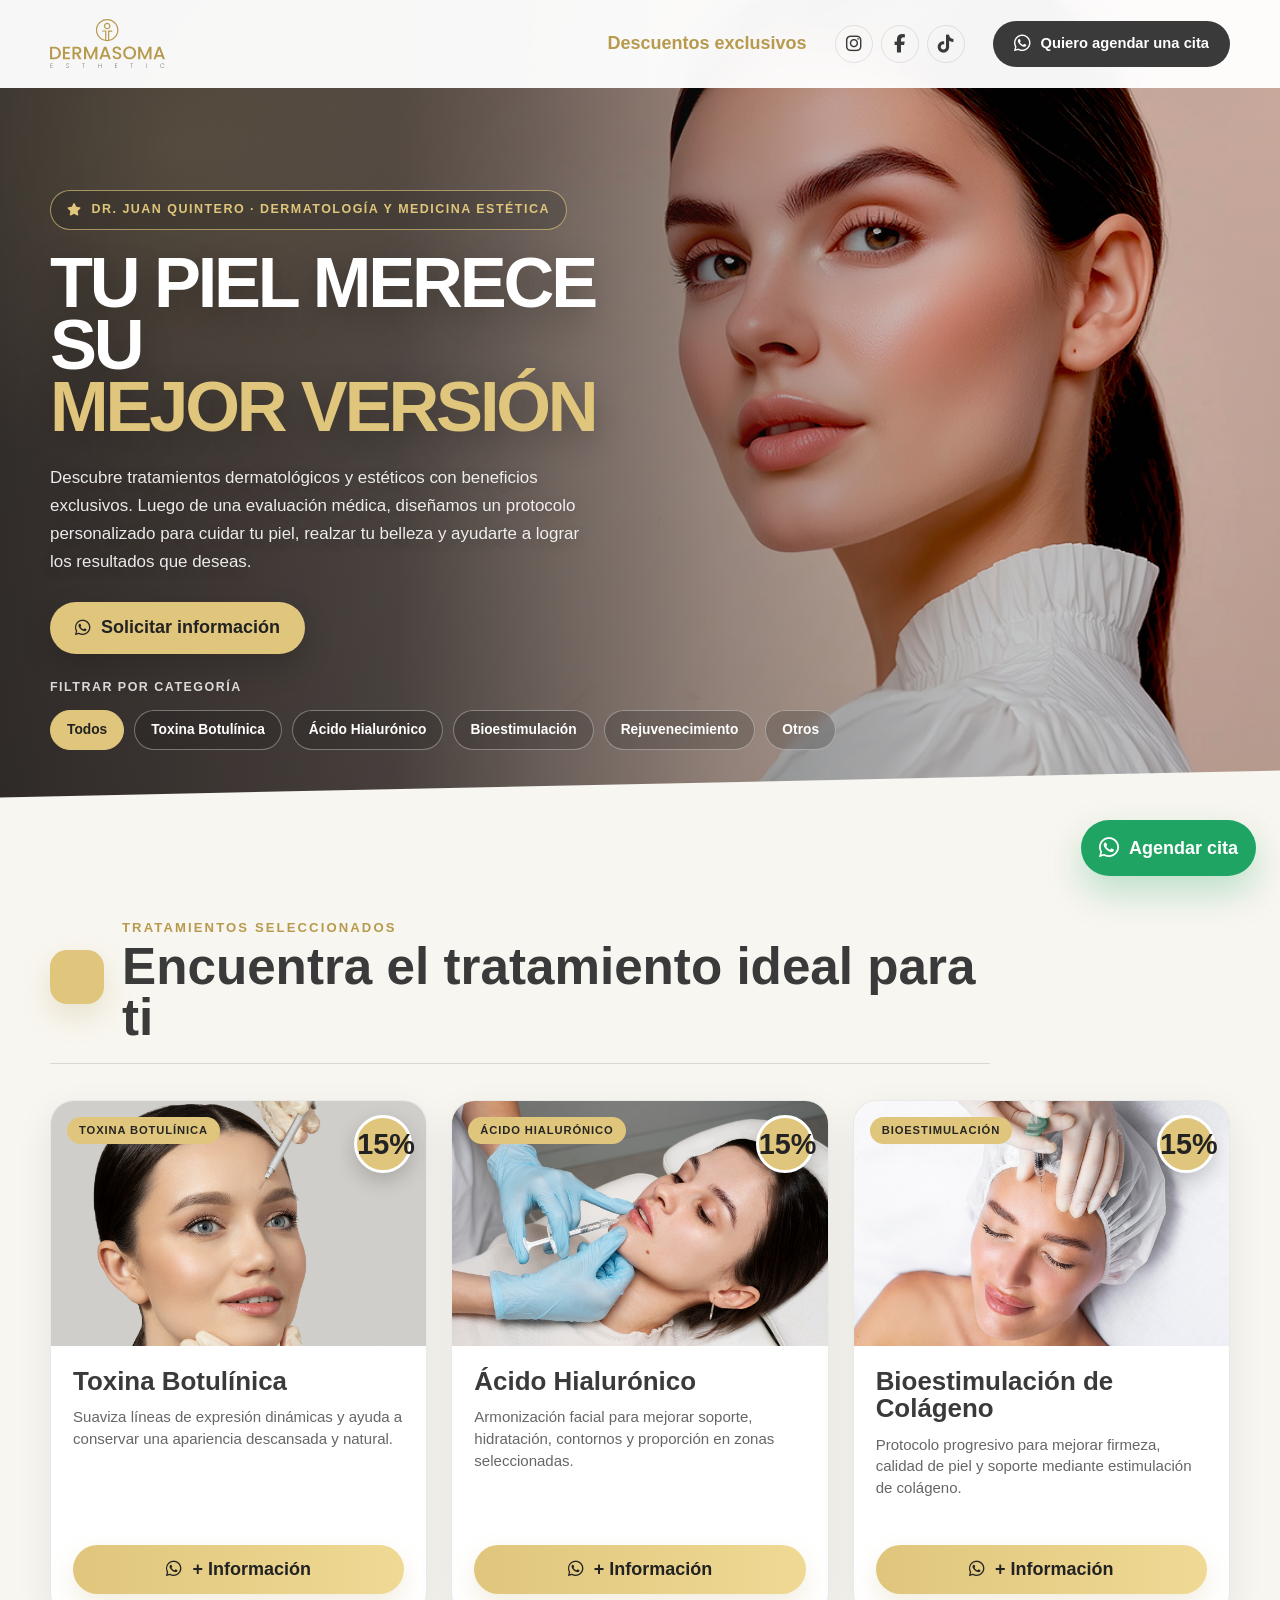
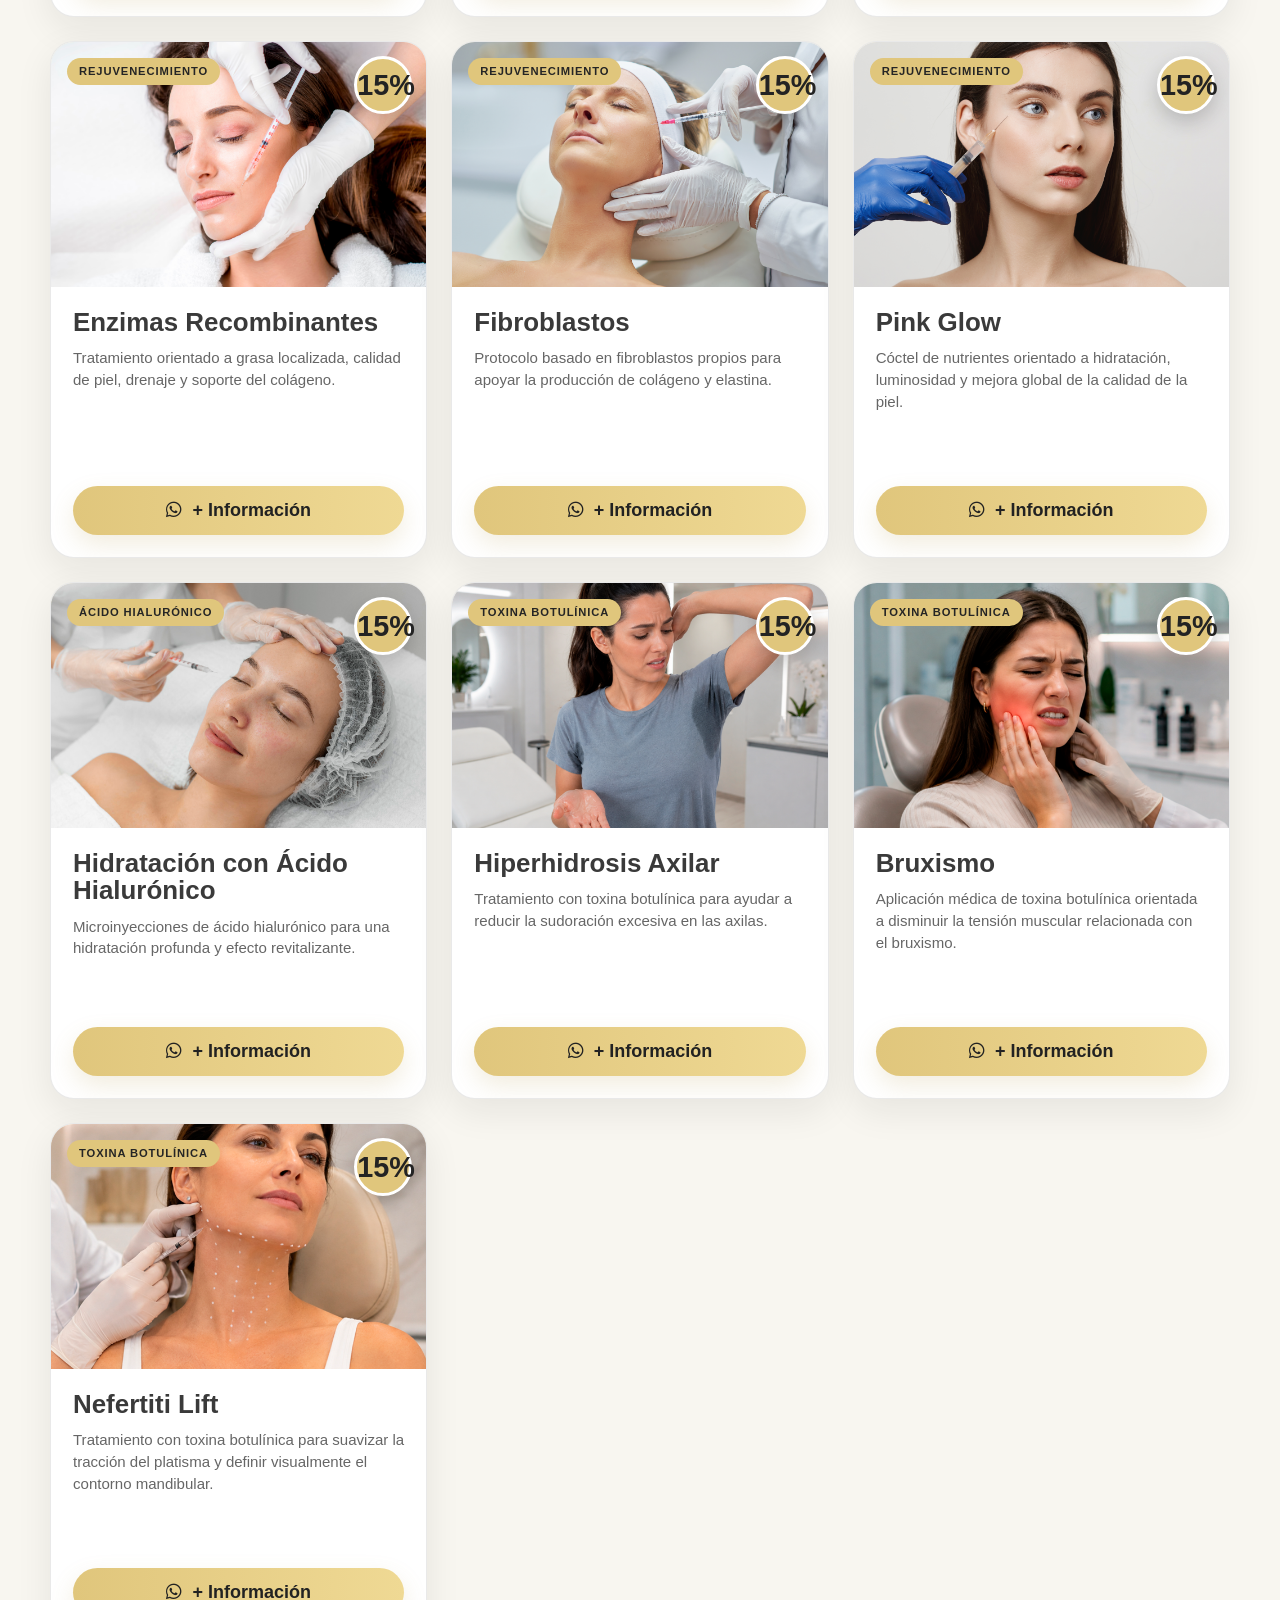
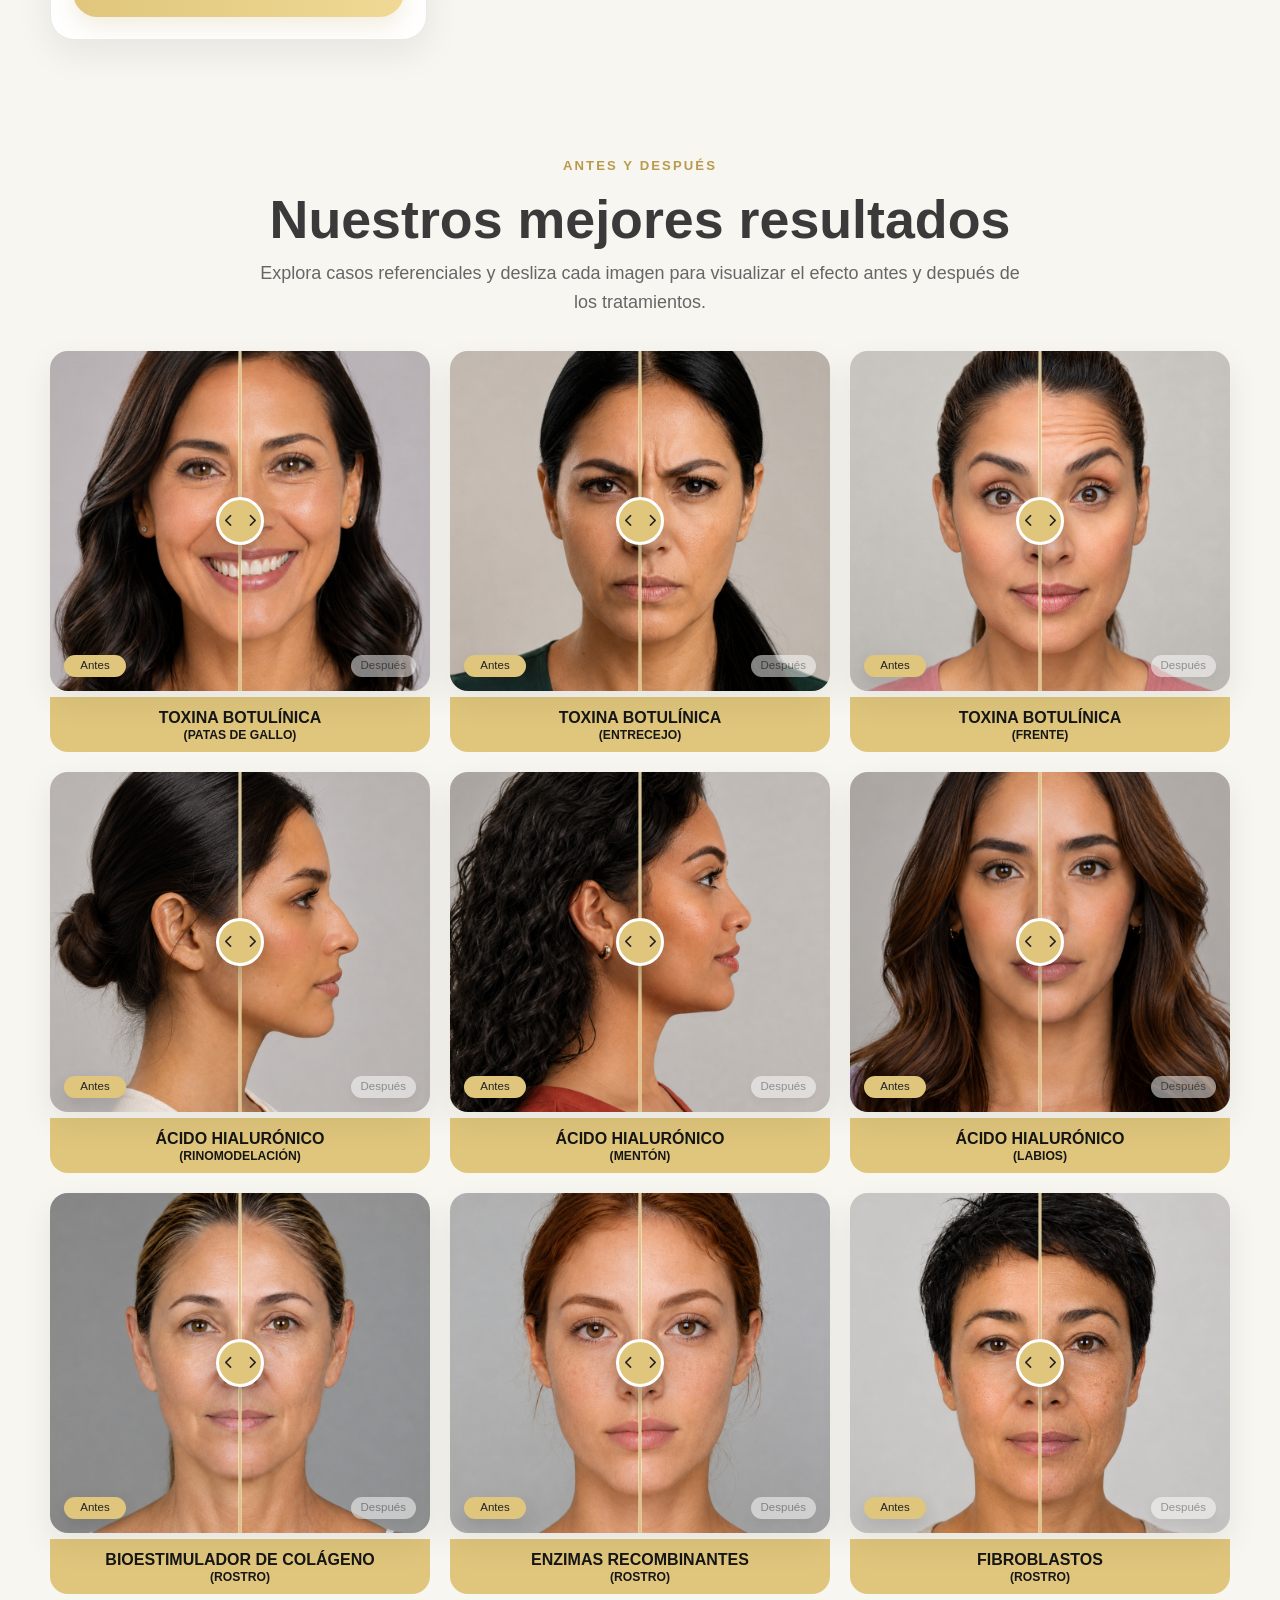
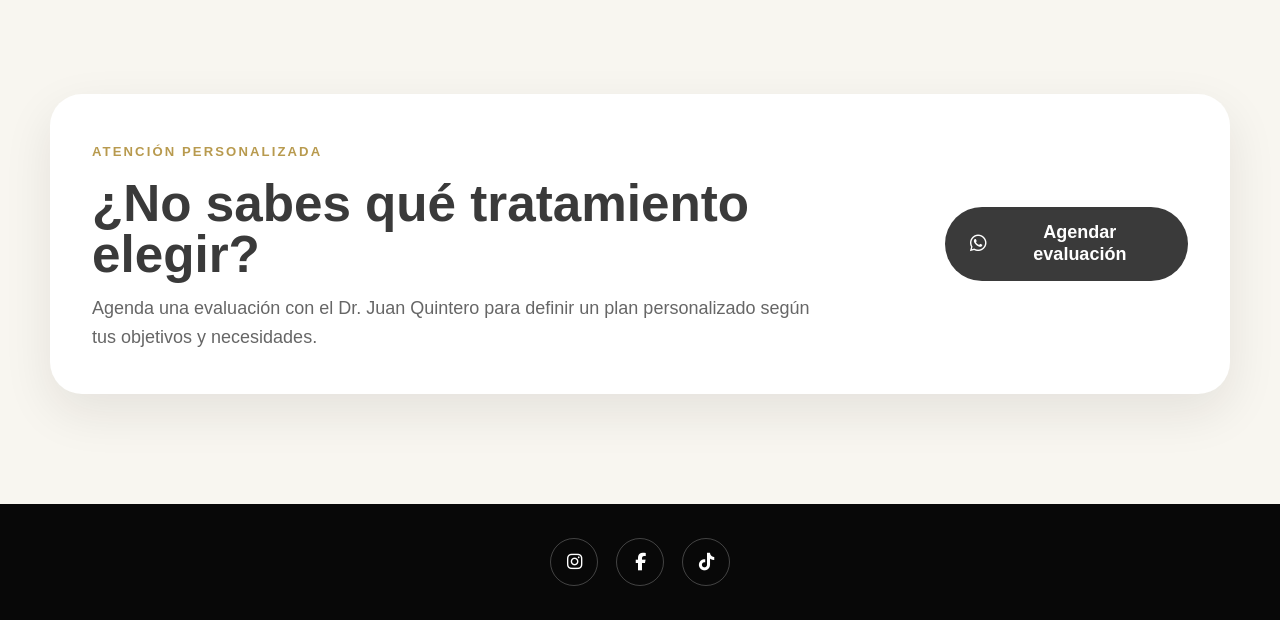
==== index.html @ 63eddded "se agrega proyecto" ====
<!DOCTYPE html>
<html lang="es">
<head>
  <meta charset="UTF-8">
  <meta name="viewport" content="width=device-width, initial-scale=1.0">
  <meta name="description" content="Tratamientos del Dr. Juan Quintero. Conoce opciones de dermatología y medicina estética y solicita información por WhatsApp.">
  <meta name="author" content="Dr. Juan Quintero">
  <meta name="theme-color" content="#3a3a3a">

  <title>Descuentos Exclusivos | Dr. Juan Quintero</title>

  <link rel="preconnect" href="https://cdnjs.cloudflare.com">
  <link rel="stylesheet" href="https://cdnjs.cloudflare.com/ajax/libs/font-awesome/6.7.2/css/all.min.css" referrerpolicy="no-referrer">

  <link rel="stylesheet" href="css/styles.css?v=20260824-precios">
  <link rel="stylesheet" href="css/precios.css?v=20260824-slider-labels">
</head>

<body class="prices-page">
  <a class="skip-link" href="#contenido-principal">Ir al contenido principal</a>

  <header class="site-header" id="inicio">
    <div class="container header-inner">
      <a class="brand" href="index.html" aria-label="Ir al inicio">
        <img src="images/logo.svg" alt="Logotipo del Dr. Juan Quintero" width="190" height="58">
      </a>

      <button
        class="menu-toggle"
        type="button"
        aria-label="Abrir menú de navegación"
        aria-expanded="false"
        aria-controls="main-navigation"
      >
        <span></span>
        <span></span>
        <span></span>
      </button>

      <nav class="main-nav" id="main-navigation" aria-label="Navegación principal">
        <a class="nav-link is-active" href="index.html">Descuentos exclusivos</a>

        <div class="header-social" aria-label="Redes sociales">
          <a href="https://www.instagram.com/dermasoma/" target="_blank" rel="noopener noreferrer" aria-label="Instagram">
            <i class="fa-brands fa-instagram" aria-hidden="true"></i>
          </a>
          <a href="https://www.facebook.com/dermasoma/" target="_blank" rel="noopener noreferrer" aria-label="Facebook">
            <i class="fa-brands fa-facebook-f" aria-hidden="true"></i>
          </a>
          <a href="https://www.tiktok.com/@dermasoma/" target="_blank" rel="noopener noreferrer" aria-label="TikTok">
            <i class="fa-brands fa-tiktok" aria-hidden="true"></i>
          </a>
        </div>

        <a class="button button-whatsapp header-cta js-price-whatsapp" href="#" target="_blank" rel="noopener noreferrer">
          <i class="fa-brands fa-whatsapp" aria-hidden="true"></i>
          <span>Quiero agendar una cita</span>
        </a>
      </nav>
    </div>
  </header>

  <main id="contenido-principal">
    <section class="prices-hero prices-hero-banner">
      <div class="prices-hero-glow prices-hero-glow-one" aria-hidden="true"></div>
      <div class="prices-hero-glow prices-hero-glow-two" aria-hidden="true"></div>

      <div class="container prices-hero-inner">
        <div class="prices-hero-copy">
          <span class="prices-kicker">
            <i class="fa-solid fa-star" aria-hidden="true"></i>
            Dr. Juan Quintero · Dermatología y Medicina Estética
          </span>

          <h1>
            TU PIEL MERECE SU
            <span>MEJOR VERSIÓN</span>
          </h1>

          <p>
            Descubre tratamientos dermatológicos y estéticos con beneficios exclusivos. Luego de una evaluación médica, diseñamos un protocolo personalizado para cuidar tu piel, realzar tu belleza y ayudarte a lograr los resultados que deseas.
          </p>

          <a class="button prices-hero-cta js-price-whatsapp" href="#" target="_blank" rel="noopener noreferrer">
            <i class="fa-brands fa-whatsapp" aria-hidden="true"></i>
            Solicitar información
          </a>
        </div>
      </div>

      </div>

      <div class="container price-filters-wrap">
        <p class="filter-label">Filtrar por categoría</p>
        <div class="price-filters" id="price-filters" aria-label="Categorías de tratamientos">
          <button class="price-filter is-active" type="button" data-category="Todos">Todos</button>
          <button class="price-filter" type="button" data-category="Toxina Botulínica">Toxina Botulínica</button>
          <button class="price-filter" type="button" data-category="Ácido Hialurónico">Ácido Hialurónico</button>
          <button class="price-filter" type="button" data-category="Bioestimulación">Bioestimulación</button>
          <button class="price-filter" type="button" data-category="Rejuvenecimiento">Rejuvenecimiento</button>
          <button class="price-filter" type="button" data-category="Otros">Otros</button>
        </div>
      </div>
    </section>

    <section class="price-catalog section" id="tratamientos" aria-labelledby="catalog-title">
      <div class="container">
        <div class="price-section-heading">
          <span class="price-section-icon">
            <i class="fa-solid fa-sparkles" aria-hidden="true"></i>
          </span>
          <div>
            <span class="eyebrow">Tratamientos seleccionados</span>
            <h2 id="catalog-title">Encuentra el tratamiento ideal para ti</h2>
          </div>
        </div>

        <div class="price-grid" id="price-grid" aria-live="polite"></div>
</div>
    </section>


    <section class="results-section section" id="mejores-resultados" aria-labelledby="results-title">
      <div class="container">
        <div class="results-heading">
          <span class="eyebrow">Antes y después</span>
          <h2 id="results-title">Nuestros mejores resultados</h2>
          <p>
            Explora casos referenciales y desliza cada imagen para visualizar el
            efecto antes y después de los tratamientos.
          </p>
        </div>

        <div class="results-grid" id="results-grid" aria-live="polite"></div>
      </div>
    </section>

    <section class="price-cta-section">
      <div class="container price-cta-box">
        <div>
          <span class="eyebrow">Atención personalizada</span>
          <h2>¿No sabes qué tratamiento elegir?</h2>
          <p>
            Agenda una evaluación con el Dr. Juan Quintero para definir un plan personalizado
            según tus objetivos y necesidades.
          </p>
        </div>

        <a class="button button-dark js-price-whatsapp" href="#" target="_blank" rel="noopener noreferrer">
          <i class="fa-brands fa-whatsapp" aria-hidden="true"></i>
          Agendar evaluación
        </a>
      </div>
    </section>
  </main>

  <footer class="site-footer">
    <div class="container footer-social" aria-label="Redes sociales del Dr. Juan Quintero">
      <a href="https://www.instagram.com/dermasoma/" target="_blank" rel="noopener noreferrer" aria-label="Instagram">
        <i class="fa-brands fa-instagram" aria-hidden="true"></i>
      </a>
      <a href="https://www.facebook.com/dermasoma/" target="_blank" rel="noopener noreferrer" aria-label="Facebook">
        <i class="fa-brands fa-facebook-f" aria-hidden="true"></i>
      </a>
      <a href="https://www.tiktok.com/@dermasoma/" target="_blank" rel="noopener noreferrer" aria-label="TikTok">
        <i class="fa-brands fa-tiktok" aria-hidden="true"></i>
      </a>
    </div>
  </footer>

  <a class="floating-whatsapp js-price-whatsapp" href="#" target="_blank" rel="noopener noreferrer" aria-label="Agendar una cita por WhatsApp">
    <i class="fa-brands fa-whatsapp" aria-hidden="true"></i>
    <span>Agendar cita</span>
  </a>

  <script src="js/precios.js?v=20260824-resultados-centrado"></script>
  <script src="js/resultados-slider-fix.js?v=20260824-slider-labels"></script>
</body>
</html>
---- css/styles.css ----
/* =========================================================
   FUENTE AKROBAT
   Coloca tus archivos licenciados dentro de fonts/akrobat/
   y descomenta las reglas @font-face correspondientes.
========================================================= */
/*
@font-face {
  font-family: "Akrobat";
  src: url("../fonts/akrobat/Akrobat-Regular.woff2") format("woff2");
  font-weight: 400;
  font-style: normal;
  font-display: swap;
}

@font-face {
  font-family: "Akrobat";
  src: url("../fonts/akrobat/Akrobat-SemiBold.woff2") format("woff2");
  font-weight: 600;
  font-style: normal;
  font-display: swap;
}

@font-face {
  font-family: "Akrobat";
  src: url("../fonts/akrobat/Akrobat-Bold.woff2") format("woff2");
  font-weight: 700;
  font-style: normal;
  font-display: swap;
}
*/

:root {
  --gold: #e0c67c;
  --gold-dark: #b89a4e;
  --gold-soft: #f6efd9;
  --charcoal: #3a3a3a;
  --charcoal-light: #666666;
  --black: #080808;
  --white: #ffffff;
  --off-white: #fbfaf7;
  --line: rgba(58, 58, 58, 0.12);
  --success: #1fa463;
  --shadow-sm: 0 10px 30px rgba(30, 27, 20, 0.08);
  --shadow-md: 0 22px 60px rgba(30, 27, 20, 0.14);
  --radius-sm: 14px;
  --radius-md: 24px;
  --radius-lg: 36px;
  --header-height: 88px;
  --transition: 220ms ease;
  --font-main: "Akrobat", "Arial Narrow", "Helvetica Neue", Arial, sans-serif;
}

* {
  box-sizing: border-box;
  margin: 0;
  padding: 0;
}

html {
  scroll-behavior: smooth;
  scroll-padding-top: calc(var(--header-height) + 24px);
}

body {
  min-width: 320px;
  background: var(--white);
  color: var(--charcoal);
  font-family: var(--font-main);
  font-size: 18px;
  line-height: 1.6;
  overflow-x: hidden;
  text-rendering: optimizeLegibility;
  -webkit-font-smoothing: antialiased;
}

body.modal-open,
body.menu-open {
  overflow: hidden;
}

img {
  display: block;
  max-width: 100%;
}

a {
  color: inherit;
  text-decoration: none;
}

button,
a {
  -webkit-tap-highlight-color: transparent;
}

button,
input,
textarea,
select {
  font: inherit;
}

button {
  border: 0;
}

ul {
  list-style: none;
}

.container {
  width: min(1180px, calc(100% - 40px));
  margin-inline: auto;
}

.section {
  padding: 110px 0;
}

.skip-link {
  position: fixed;
  top: 12px;
  left: 12px;
  z-index: 5000;
  padding: 10px 16px;
  border-radius: 10px;
  background: var(--black);
  color: var(--white);
  transform: translateY(-150%);
  transition: transform var(--transition);
}

.skip-link:focus {
  transform: translateY(0);
}

.eyebrow {
  display: inline-flex;
  align-items: center;
  gap: 9px;
  margin-bottom: 16px;
  color: var(--gold-dark);
  font-size: 0.82rem;
  font-weight: 700;
  letter-spacing: 0.16em;
  line-height: 1;
  text-transform: uppercase;
}

.button {
  display: inline-flex;
  min-height: 52px;
  align-items: center;
  justify-content: center;
  gap: 10px;
  padding: 14px 24px;
  border: 1px solid transparent;
  border-radius: 999px;
  cursor: pointer;
  font-weight: 700;
  line-height: 1.2;
  text-align: center;
  transition:
    transform var(--transition),
    background-color var(--transition),
    border-color var(--transition),
    color var(--transition),
    box-shadow var(--transition);
}

.button:hover {
  transform: translateY(-2px);
}

.button:focus-visible,
.nav-link:focus-visible,
.header-social a:focus-visible,
.footer-social a:focus-visible,
.text-link:focus-visible,
.modal-close:focus-visible,
.menu-toggle:focus-visible {
  outline: 3px solid rgba(224, 198, 124, 0.55);
  outline-offset: 4px;
}

.button-primary {
  background: var(--gold);
  color: #222222;
  box-shadow: 0 14px 28px rgba(184, 154, 78, 0.25);
}

.button-primary:hover {
  background: #ebd48f;
  box-shadow: 0 18px 34px rgba(184, 154, 78, 0.34);
}

.button-dark {
  background: var(--charcoal);
  color: var(--white);
}

.button-dark:hover {
  background: var(--black);
}

.button-whatsapp {
  background: var(--charcoal);
  color: var(--white);
}

.button-whatsapp i,
.button-primary i,
.button-dark i {
  font-size: 1.2rem;
}

/* =========================
   HEADER
========================= */
.site-header {
  position: fixed;
  inset: 0 0 auto;
  z-index: 1000;
  height: var(--header-height);
  border-bottom: 1px solid transparent;
  background: rgba(255, 255, 255, 0.9);
  backdrop-filter: blur(18px);
  transition:
    height var(--transition),
    border-color var(--transition),
    box-shadow var(--transition);
}

.site-header.is-scrolled {
  height: 76px;
  border-color: var(--line);
  box-shadow: 0 8px 30px rgba(25, 25, 25, 0.06);
}

.header-inner {
  display: flex;
  height: 100%;
  align-items: center;
  justify-content: space-between;
  gap: 28px;
}

.brand {
  display: inline-flex;
  flex-shrink: 0;
  align-items: center;
}

.brand img {
  width: auto;
  height: 50px;
  object-fit: contain;
}

.main-nav {
  display: flex;
  align-items: center;
  gap: 28px;
}

.nav-link {
  position: relative;
  font-weight: 700;
}

.nav-link::after {
  position: absolute;
  right: 0;
  bottom: -7px;
  left: 0;
  height: 2px;
  background: var(--gold);
  content: "";
  transform: scaleX(0);
  transform-origin: right;
  transition: transform var(--transition);
}

.nav-link:hover::after {
  transform: scaleX(1);
  transform-origin: left;
}

.header-social {
  display: flex;
  align-items: center;
  gap: 8px;
}

.header-social a {
  display: grid;
  width: 38px;
  height: 38px;
  place-items: center;
  border: 1px solid var(--line);
  border-radius: 50%;
  transition:
    border-color var(--transition),
    background-color var(--transition),
    color var(--transition),
    transform var(--transition);
}

.header-social a:hover {
  border-color: var(--gold);
  background: var(--gold);
  color: #222222;
  transform: translateY(-2px);
}

.header-cta {
  min-height: 46px;
  padding: 12px 20px;
  font-size: 0.92rem;
}

.menu-toggle {
  display: none;
  width: 46px;
  height: 46px;
  place-items: center;
  border-radius: 50%;
  background: var(--charcoal);
  cursor: pointer;
}

.menu-toggle span {
  display: block;
  width: 21px;
  height: 2px;
  margin: 3px auto;
  background: var(--white);
  transition: transform var(--transition), opacity var(--transition);
}

.menu-toggle.is-active span:nth-child(1) {
  transform: translateY(5px) rotate(45deg);
}

.menu-toggle.is-active span:nth-child(2) {
  opacity: 0;
}

.menu-toggle.is-active span:nth-child(3) {
  transform: translateY(-5px) rotate(-45deg);
}

/* =========================
   HERO
========================= */
.hero {
  position: relative;
  min-height: 780px;
  padding-top: calc(var(--header-height) + 80px);
  background:
    radial-gradient(circle at 9% 18%, rgba(224, 198, 124, 0.17), transparent 22%),
    linear-gradient(135deg, #ffffff 0%, #fbfaf7 52%, #f3eee2 100%);
  overflow: hidden;
}

.hero-grid {
  display: grid;
  align-items: center;
  grid-template-columns: minmax(0, 1.05fr) minmax(420px, 0.95fr);
  gap: 72px;
}

.hero-content {
  position: relative;
  z-index: 2;
}

.hero h1 {
  max-width: 720px;
  color: var(--charcoal);
  font-size: clamp(3rem, 5.1vw, 5.5rem);
  font-weight: 700;
  letter-spacing: -0.04em;
  line-height: 0.98;
}

.hero h1 span {
  display: block;
  color: var(--gold-dark);
}

.hero-highlight {
  display: inline-block;
  margin-top: 26px;
  padding: 10px 16px;
  border-left: 3px solid var(--gold);
  background: rgba(255, 255, 255, 0.72);
  color: var(--charcoal);
  font-size: clamp(1.15rem, 2vw, 1.5rem);
  font-weight: 700;
}

.hero-description {
  max-width: 670px;
  margin-top: 24px;
  color: var(--charcoal-light);
  font-size: 1.08rem;
}

.hero-actions {
  display: flex;
  flex-wrap: wrap;
  align-items: center;
  gap: 22px;
  margin-top: 34px;
}

.text-link {
  display: inline-flex;
  align-items: center;
  gap: 10px;
  border-bottom: 1px solid var(--charcoal);
  font-weight: 700;
  transition: color var(--transition), border-color var(--transition);
}

.text-link:hover {
  border-color: var(--gold-dark);
  color: var(--gold-dark);
}

.trust-points {
  display: flex;
  flex-wrap: wrap;
  gap: 24px;
  margin-top: 42px;
}

.trust-item {
  display: inline-flex;
  align-items: center;
  gap: 11px;
  color: var(--charcoal);
  font-size: 0.94rem;
  font-weight: 700;
}

.trust-icon {
  display: grid;
  width: 38px;
  height: 38px;
  place-items: center;
  border-radius: 50%;
  background: var(--gold-soft);
  color: var(--gold-dark);
}

.hero-visual {
  position: relative;
  min-width: 0;
}

.hero-image-frame {
  position: relative;
  width: min(100%, 550px);
  margin-left: auto;
  isolation: isolate;
}

.hero-image-frame::before {
  position: absolute;
  z-index: -2;
  inset: 10% 1% 1% 7%;
  border-radius: 46% 46% 20% 20%;
  background: linear-gradient(145deg, rgba(224, 198, 124, 0.62), rgba(255, 255, 255, 0.9));
  content: "";
  transform: rotate(3deg);
}

.hero-image-frame::after {
  position: absolute;
  z-index: -1;
  right: -18px;
  bottom: 0;
  left: 6%;
  height: 74%;
  border: 1px solid rgba(184, 154, 78, 0.3);
  border-radius: 42% 42% 20% 20%;
  content: "";
}

.hero-image-frame > img {
  width: 100%;
  min-height: 650px;
  border-radius: 44% 44% 18% 18%;
  object-fit: cover;
  object-position: center top;
  filter: drop-shadow(0 30px 44px rgba(43, 40, 32, 0.18));
}

.gold-orbit {
  position: absolute;
  z-index: -1;
  top: 7%;
  right: -8%;
  width: 210px;
  height: 210px;
  border: 1px solid rgba(184, 154, 78, 0.36);
  border-radius: 50%;
}

.gold-orbit::before,
.gold-orbit::after {
  position: absolute;
  border: 1px solid rgba(184, 154, 78, 0.22);
  border-radius: 50%;
  content: "";
}

.gold-orbit::before {
  inset: 24px;
}

.gold-orbit::after {
  inset: 52px;
}

.dot-pattern {
  position: absolute;
  z-index: 2;
  top: 14%;
  left: -7%;
  width: 92px;
  height: 92px;
  background-image: radial-gradient(circle, var(--gold-dark) 2px, transparent 2.5px);
  background-size: 14px 14px;
  opacity: 0.5;
}

.floating-badge {
  position: absolute;
  z-index: 3;
  display: inline-flex;
  align-items: center;
  gap: 10px;
  padding: 12px 16px;
  border: 1px solid rgba(255, 255, 255, 0.9);
  border-radius: 999px;
  background: rgba(255, 255, 255, 0.88);
  box-shadow: var(--shadow-sm);
  backdrop-filter: blur(14px);
  font-size: 0.85rem;
  font-weight: 700;
}

.floating-badge i {
  color: var(--gold-dark);
}

.badge-experience {
  top: 28%;
  left: -14%;
}

.badge-care {
  right: -10%;
  bottom: 15%;
}

.hero-decoration {
  position: absolute;
  border-radius: 50%;
  pointer-events: none;
}

.hero-decoration-one {
  top: 12%;
  right: 40%;
  width: 16px;
  height: 16px;
  background: var(--gold);
  box-shadow: 32px 28px 0 rgba(224, 198, 124, 0.55), -38px 54px 0 rgba(224, 198, 124, 0.35);
}

.hero-decoration-two {
  bottom: 8%;
  left: 4%;
  width: 180px;
  height: 180px;
  border: 1px solid rgba(224, 198, 124, 0.25);
}

/* =========================
   SECTION HEADINGS
========================= */
.section-heading {
  max-width: 760px;
  margin: 0 auto 54px;
  text-align: center;
}

.section-heading h2,
.experience-content h2 {
  color: var(--charcoal);
  font-size: clamp(2.3rem, 4vw, 4rem);
  letter-spacing: -0.035em;
  line-height: 1.05;
}

.section-heading p {
  max-width: 680px;
  margin: 18px auto 0;
  color: var(--charcoal-light);
}

/* =========================
   TREATMENT CARDS
========================= */
.treatments {
  background: var(--white);
}

.treatments-grid {
  display: grid;
  grid-template-columns: repeat(4, minmax(0, 1fr));
  gap: 24px;
}

.treatment-card {
  display: flex;
  min-width: 0;
  height: 100%;
  flex-direction: column;
  overflow: hidden;
  border: 1px solid rgba(58, 58, 58, 0.08);
  border-radius: var(--radius-md);
  background: var(--white);
  box-shadow: var(--shadow-sm);
  transition:
    transform 280ms ease,
    box-shadow 280ms ease,
    border-color 280ms ease;
}

.treatment-card:hover {
  border-color: rgba(224, 198, 124, 0.72);
  box-shadow: var(--shadow-md);
  transform: translateY(-9px);
}

.treatment-card-media {
  position: relative;
  overflow: hidden;
  aspect-ratio: 4 / 3;
  background: var(--gold-soft);
}

.treatment-card-media::after {
  position: absolute;
  inset: 0;
  background: linear-gradient(to top, rgba(10, 10, 10, 0.25), transparent 52%);
  content: "";
  opacity: 0;
  transition: opacity 280ms ease;
}

.treatment-card:hover .treatment-card-media::after {
  opacity: 1;
}

.treatment-card-media img {
  width: 100%;
  height: 100%;
  object-fit: cover;
  transition: transform 500ms ease;
}

.treatment-card:hover .treatment-card-media img {
  transform: scale(1.055);
}

.treatment-card-body {
  display: flex;
  flex: 1;
  flex-direction: column;
  align-items: flex-start;
  padding: 24px;
}

.treatment-number {
  margin-bottom: 12px;
  color: var(--gold-dark);
  font-size: 0.8rem;
  font-weight: 700;
  letter-spacing: 0.16em;
}

.treatment-card h3 {
  color: var(--charcoal);
  font-size: 1.45rem;
  line-height: 1.1;
}

.treatment-card p {
  margin: 14px 0 22px;
  color: var(--charcoal-light);
  font-size: 0.94rem;
  line-height: 1.55;
}

.treatment-card .button {
  min-height: 44px;
  margin-top: auto;
  padding: 11px 18px;
  border-color: rgba(58, 58, 58, 0.18);
  background: transparent;
  color: var(--charcoal);
  font-size: 0.9rem;
}

.treatment-card .button:hover {
  border-color: var(--gold);
  background: var(--gold);
}

/* =========================
   EXPERIENCE
========================= */
.experience {
  background: var(--off-white);
}

.experience-grid {
  display: grid;
  align-items: center;
  grid-template-columns: minmax(0, 1fr) minmax(0, 0.9fr);
  gap: 78px;
}

.experience-image {
  position: relative;
}

.experience-image::before {
  position: absolute;
  z-index: 0;
  inset: -18px 28px 22px -18px;
  border: 1px solid rgba(184, 154, 78, 0.35);
  border-radius: var(--radius-lg);
  content: "";
}

.experience-image img {
  position: relative;
  z-index: 1;
  width: 100%;
  min-height: 520px;
  border-radius: var(--radius-lg);
  object-fit: cover;
  box-shadow: var(--shadow-md);
}

.experience-content p {
  margin-top: 24px;
  color: var(--charcoal-light);
}

.check-list {
  display: grid;
  gap: 14px;
  margin: 30px 0 34px;
}

.check-list li {
  display: flex;
  align-items: center;
  gap: 12px;
  font-weight: 700;
}

.check-list i {
  display: grid;
  width: 29px;
  height: 29px;
  place-items: center;
  border-radius: 50%;
  background: var(--gold-soft);
  color: var(--gold-dark);
  font-size: 0.76rem;
}

/* =========================
   FOOTER
========================= */
.site-footer {
  padding: 34px 0;
  background: var(--black);
}

.footer-social {
  display: flex;
  align-items: center;
  justify-content: center;
  gap: 18px;
}

.footer-social a {
  display: grid;
  width: 48px;
  height: 48px;
  place-items: center;
  border: 1px solid rgba(255, 255, 255, 0.24);
  border-radius: 50%;
  color: var(--white);
  font-size: 1.1rem;
  transition:
    border-color var(--transition),
    color var(--transition),
    transform var(--transition);
}

.footer-social a:hover {
  border-color: var(--gold);
  color: var(--gold);
  transform: translateY(-3px);
}

/* =========================
   FLOATING WHATSAPP
========================= */
.floating-whatsapp {
  position: fixed;
  z-index: 900;
  right: 24px;
  bottom: 24px;
  display: inline-flex;
  min-height: 56px;
  align-items: center;
  gap: 10px;
  padding: 12px 18px;
  border-radius: 999px;
  background: #1fa463;
  box-shadow: 0 16px 36px rgba(31, 164, 99, 0.28);
  color: var(--white);
  font-weight: 700;
  transition: transform var(--transition), box-shadow var(--transition), background-color var(--transition);
}

.floating-whatsapp i {
  font-size: 1.45rem;
}

.floating-whatsapp:hover {
  background: #168a51;
  box-shadow: 0 20px 42px rgba(31, 164, 99, 0.38);
  transform: translateY(-4px);
}

/* =========================
   MODAL
========================= */
.modal {
  position: fixed;
  z-index: 3000;
  inset: 0;
  display: grid;
  visibility: hidden;
  place-items: center;
  padding: 28px;
  opacity: 0;
  transition: visibility 260ms ease, opacity 260ms ease;
}

.modal.is-open {
  visibility: visible;
  opacity: 1;
}

.modal-backdrop {
  position: absolute;
  inset: 0;
  background: rgba(8, 8, 8, 0.74);
  backdrop-filter: blur(8px);
}

.modal-dialog {
  position: relative;
  z-index: 1;
  display: grid;
  width: min(1040px, 100%);
  max-height: min(88vh, 920px);
  overflow: auto;
  grid-template-columns: minmax(280px, 0.88fr) minmax(0, 1.12fr);
  border-radius: 30px;
  background: var(--white);
  box-shadow: 0 30px 90px rgba(0, 0, 0, 0.32);
  transform: translateY(24px) scale(0.98);
  transition: transform 300ms ease;
}

.modal.is-open .modal-dialog {
  transform: translateY(0) scale(1);
}

.modal-close {
  position: sticky;
  z-index: 3;
  top: 18px;
  left: calc(100% - 62px);
  display: grid;
  width: 44px;
  height: 44px;
  margin-bottom: -44px;
  place-items: center;
  border: 1px solid rgba(58, 58, 58, 0.11);
  border-radius: 50%;
  background: rgba(255, 255, 255, 0.92);
  box-shadow: var(--shadow-sm);
  color: var(--charcoal);
  cursor: pointer;
}

.modal-media {
  min-height: 100%;
  background: var(--gold-soft);
}

.modal-media img {
  width: 100%;
  height: 100%;
  min-height: 660px;
  object-fit: cover;
}

.modal-content {
  padding: 58px 52px 52px;
}

.modal-content h2 {
  color: var(--charcoal);
  font-size: clamp(2.35rem, 4vw, 4rem);
  letter-spacing: -0.035em;
  line-height: 1;
}

.modal-content h3 {
  margin-top: 26px;
  color: var(--gold-dark);
  font-size: 1.45rem;
  line-height: 1.25;
}

.modal-description {
  display: grid;
  gap: 14px;
  margin-top: 15px;
  color: var(--charcoal-light);
  font-size: 0.98rem;
}

.modal-lists {
  display: grid;
  grid-template-columns: repeat(2, minmax(0, 1fr));
  gap: 26px;
  margin-top: 30px;
}

.modal-lists section {
  padding: 22px;
  border: 1px solid var(--line);
  border-radius: var(--radius-sm);
  background: var(--off-white);
}

.modal-lists h4 {
  margin-bottom: 14px;
  color: var(--charcoal);
  font-size: 1.05rem;
  line-height: 1.25;
}

.modal-lists ul {
  display: grid;
  gap: 9px;
}

.modal-lists li {
  position: relative;
  padding-left: 20px;
  color: var(--charcoal-light);
  font-size: 0.9rem;
  line-height: 1.45;
}

.modal-lists li::before {
  position: absolute;
  top: 0.68em;
  left: 0;
  width: 7px;
  height: 7px;
  border-radius: 50%;
  background: var(--gold);
  content: "";
  transform: translateY(-50%);
}

.medical-note {
  margin: 24px 0;
  padding: 14px 16px;
  border-left: 3px solid var(--gold);
  background: var(--gold-soft);
  color: var(--charcoal-light);
  font-size: 0.86rem;
}

/* =========================
   REVEAL ANIMATION
========================= */
.reveal {
  opacity: 0;
  transform: translateY(28px);
  transition: opacity 700ms ease, transform 700ms ease;
}

.reveal.is-visible {
  opacity: 1;
  transform: translateY(0);
}

/* =========================
   RESPONSIVE
========================= */
@media (max-width: 1120px) {
  .header-social {
    display: none;
  }

  .hero-grid {
    grid-template-columns: minmax(0, 1fr) minmax(360px, 0.8fr);
    gap: 42px;
  }

  .badge-experience {
    left: -5%;
  }

  .badge-care {
    right: -2%;
  }

  .treatments-grid {
    grid-template-columns: repeat(2, minmax(0, 1fr));
  }
}

@media (max-width: 860px) {
  :root {
    --header-height: 78px;
  }

  .section {
    padding: 82px 0;
  }

  .menu-toggle {
    display: block;
  }

  .main-nav {
    position: fixed;
    z-index: 990;
    top: var(--header-height);
    right: 0;
    bottom: 0;
    width: min(390px, 88vw);
    flex-direction: column;
    align-items: stretch;
    gap: 24px;
    padding: 38px 28px;
    border-left: 1px solid var(--line);
    background: rgba(255, 255, 255, 0.98);
    box-shadow: -20px 30px 70px rgba(30, 30, 30, 0.12);
    transform: translateX(105%);
    transition: transform 280ms ease;
  }

  .main-nav.is-open {
    transform: translateX(0);
  }

  .main-nav::before {
    position: fixed;
    z-index: -1;
    top: var(--header-height);
    right: 100%;
    bottom: 0;
    width: 100vw;
    background: rgba(8, 8, 8, 0.45);
    content: "";
    opacity: 0;
    pointer-events: none;
    transition: opacity 280ms ease;
  }

  .main-nav.is-open::before {
    opacity: 1;
    pointer-events: auto;
  }

  .nav-link {
    padding-bottom: 18px;
    border-bottom: 1px solid var(--line);
    font-size: 1.35rem;
  }

  .header-social {
    display: flex;
  }

  .header-cta {
    width: 100%;
  }

  .hero {
    min-height: auto;
    padding-top: calc(var(--header-height) + 58px);
  }

  .hero-grid {
    grid-template-columns: 1fr;
  }

  .hero h1 {
    max-width: 760px;
  }

  .hero-visual {
    max-width: 620px;
    margin-inline: auto;
  }

  .hero-image-frame {
    margin-inline: auto;
  }

  .experience-grid {
    grid-template-columns: 1fr;
    gap: 52px;
  }

  .experience-image {
    max-width: 680px;
    margin-inline: auto;
  }

  .modal-dialog {
    grid-template-columns: 1fr;
  }

  .modal-media img {
    min-height: 330px;
    max-height: 390px;
  }

  .modal-content {
    padding: 44px 34px 38px;
  }
}

@media (max-width: 620px) {
  body {
    font-size: 16px;
  }

  .container {
    width: min(100% - 28px, 1180px);
  }

  .section {
    padding: 68px 0;
  }

  .brand img {
    height: 43px;
  }

  .hero h1 {
    font-size: clamp(2.65rem, 12vw, 4.25rem);
  }

  .hero-actions {
    align-items: stretch;
    flex-direction: column;
  }

  .hero-actions .button,
  .hero-actions .text-link {
    width: 100%;
    justify-content: center;
  }

  .text-link {
    min-height: 48px;
    border: 1px solid var(--line);
    border-radius: 999px;
  }

  .trust-points {
    display: grid;
    gap: 15px;
  }

  .hero-image-frame > img {
    min-height: 500px;
  }

  .floating-badge {
    max-width: 180px;
    padding: 9px 12px;
    font-size: 0.75rem;
  }

  .badge-experience {
    top: 18%;
    left: -2%;
  }

  .badge-care {
    right: -2%;
    bottom: 8%;
  }

  .treatments-grid {
    grid-template-columns: 1fr;
  }

  .treatment-card-body {
    padding: 22px;
  }

  .experience-image::before {
    inset: -10px 14px 14px -10px;
  }

  .experience-image img {
    min-height: 390px;
  }

  .floating-whatsapp {
    right: 14px;
    bottom: 14px;
    width: 56px;
    height: 56px;
    min-height: 56px;
    justify-content: center;
    padding: 0;
  }

  .floating-whatsapp span {
    display: none;
  }

  .modal {
    align-items: end;
    padding: 0;
  }

  .modal-dialog {
    width: 100%;
    max-height: 94vh;
    border-radius: 24px 24px 0 0;
  }

  .modal-media img {
    min-height: 260px;
    max-height: 310px;
  }

  .modal-content {
    padding: 38px 22px 28px;
  }

  .modal-lists {
    grid-template-columns: 1fr;
  }

  .modal-content .button {
    width: 100%;
  }
}

@media (prefers-reduced-motion: reduce) {
  html {
    scroll-behavior: auto;
  }

  *,
  *::before,
  *::after {
    animation-duration: 0.01ms !important;
    animation-iteration-count: 1 !important;
    scroll-behavior: auto !important;
    transition-duration: 0.01ms !important;
  }

  .reveal {
    opacity: 1;
    transform: none;
  }
}

/* =========================================================
   CORRECCIÓN DEL HERO: ORDEN Y TAMAÑO EN MÓVILES
   Escritorio:
   - Texto y descripción a la izquierda.
   - Fotografía a la derecha.
   Móvil:
   1. Título y subtítulo.
   2. Fotografía cuadrada.
   3. Descripción y botones.
========================================================= */
.hero-grid {
  grid-template-areas:
    "intro visual"
    "details visual";
  grid-template-rows: auto auto;
  column-gap: 72px;
  row-gap: 0;
}

.hero-intro {
  position: relative;
  z-index: 2;
  grid-area: intro;
  align-self: end;
}

.hero-details {
  position: relative;
  z-index: 2;
  grid-area: details;
  align-self: start;
}

.hero-visual {
  grid-area: visual;
  align-self: center;
}

@media (max-width: 1120px) {
  .hero-grid {
    column-gap: 42px;
  }
}

@media (max-width: 860px) {
  .hero {
    padding-top: calc(var(--header-height) + 42px);
    padding-bottom: 72px;
  }

  .hero-grid {
    grid-template-areas:
      "intro"
      "visual"
      "details";
    grid-template-columns: minmax(0, 1fr);
    grid-template-rows: auto auto auto;
    gap: 30px;
  }

  .hero-intro,
  .hero-details,
  .hero-visual {
    width: 100%;
  }

  .hero-visual {
    max-width: 480px;
    margin-inline: auto;
  }

  .hero-image-frame {
    width: 100%;
    aspect-ratio: 1 / 1;
    margin-inline: auto;
  }

  .hero-image-frame::before {
    inset: 12px;
    border-radius: 30px;
    transform: rotate(2deg);
  }

  .hero-image-frame::after {
    inset: auto -8px -8px 18px;
    height: 82%;
    border-radius: 30px;
  }

  .hero-image-frame > img {
    display: block;
    width: 100%;
    height: 100%;
    min-height: 0;
    aspect-ratio: 1 / 1;
    border-radius: 28px;
    object-fit: cover;
    object-position: center 16%;
  }

  .hero-description {
    max-width: 100%;
    margin-top: 0;
  }

  .hero-actions {
    margin-top: 26px;
  }
}

@media (max-width: 620px) {
  .hero {
    padding-top: calc(var(--header-height) + 32px);
    padding-bottom: 58px;
  }

  .hero-grid {
    gap: 24px;
  }

  .hero .eyebrow {
    font-size: 0.78rem;
    letter-spacing: 0.08em;
  }

  .hero h1 {
    max-width: 100%;
    font-size: clamp(2.25rem, 10.5vw, 3.05rem);
    line-height: 0.99;
  }

  .hero-highlight {
    margin-top: 18px;
    padding: 9px 13px;
    font-size: 1.02rem;
  }

  .hero-visual {
    max-width: 360px;
  }

  .hero-image-frame::before {
    inset: 8px;
    border-radius: 24px;
  }

  .hero-image-frame::after {
    right: -5px;
    bottom: -5px;
    left: 14px;
    border-radius: 24px;
  }

  .hero-image-frame > img {
    border-radius: 22px;
    filter: drop-shadow(0 18px 28px rgba(43, 40, 32, 0.16));
  }

  .gold-orbit,
  .dot-pattern,
  .floating-badge {
    display: none;
  }

  .hero-description {
    color: var(--charcoal-light);
    font-size: 1rem;
    line-height: 1.65;
  }

  .hero-actions {
    gap: 14px;
    margin-top: 24px;
  }

  .hero-actions .button,
  .hero-actions .text-link {
    min-height: 48px;
  }

  .trust-points {
    display: none;
  }
}

@media (max-width: 380px) {
  .hero h1 {
    font-size: 2.15rem;
  }

  .hero-visual {
    max-width: 100%;
  }
}

/* =========================================================
   CORRECCIÓN DEL MODAL DE TRATAMIENTOS
   Escritorio: imagen izquierda + información derecha.
   Tablet/móvil: imagen arriba + información abajo.
========================================================= */
.modal-dialog {
  display: grid;
  grid-template-areas: "media content";
  grid-template-columns: minmax(300px, 0.86fr) minmax(0, 1.14fr);
  grid-template-rows: minmax(0, 1fr);
  width: min(1100px, 100%);
  max-height: min(88vh, 880px);
  overflow: hidden;
}

/* El botón deja de ocupar una celda del grid */
.modal-close {
  position: absolute;
  top: 18px;
  right: 18px;
  left: auto;
  margin: 0;
}

.modal-media {
  grid-area: media;
  position: relative;
  min-width: 0;
  min-height: 0;
  overflow: hidden;
  background: var(--gold-soft);
}

.modal-media img {
  display: block;
  width: 100%;
  height: 100%;
  min-height: 620px;
  max-height: none;
  object-fit: cover;
  object-position: center;
}

.modal-content {
  grid-area: content;
  min-width: 0;
  max-height: min(88vh, 880px);
  overflow-x: hidden;
  overflow-y: auto;
  padding: 58px 52px 52px;
  scrollbar-width: thin;
  scrollbar-color: rgba(58, 58, 58, 0.32) transparent;
}

.modal-content::-webkit-scrollbar {
  width: 8px;
}

.modal-content::-webkit-scrollbar-track {
  background: transparent;
}

.modal-content::-webkit-scrollbar-thumb {
  border: 2px solid transparent;
  border-radius: 999px;
  background: rgba(58, 58, 58, 0.28);
  background-clip: padding-box;
}

.modal-lists {
  align-items: stretch;
}

.modal-lists section {
  height: 100%;
}

/* Tablet: imagen arriba, contenido abajo */
@media (max-width: 860px) {
  .modal {
    padding: 18px;
  }

  .modal-dialog {
    grid-template-areas:
      "media"
      "content";
    grid-template-columns: minmax(0, 1fr);
    grid-template-rows: minmax(260px, 38vh) auto;
    width: min(720px, 100%);
    max-height: 94vh;
    overflow-y: auto;
    border-radius: 26px;
  }

  .modal-media {
    min-height: 260px;
  }

  .modal-media img {
    width: 100%;
    height: 100%;
    min-height: 0;
    max-height: none;
    object-fit: cover;
    object-position: center;
  }

  .modal-content {
    max-height: none;
    overflow: visible;
    padding: 42px 34px 38px;
  }
}

/* Móvil */
@media (max-width: 620px) {
  .modal {
    align-items: end;
    padding: 0;
  }

  .modal-dialog {
    grid-template-rows: minmax(220px, 32vh) auto;
    width: 100%;
    max-height: 94vh;
    border-radius: 24px 24px 0 0;
  }

  .modal-close {
    top: 12px;
    right: 12px;
    width: 42px;
    height: 42px;
  }

  .modal-media {
    min-height: 220px;
  }

  .modal-content {
    padding: 34px 22px 28px;
  }

  .modal-content h2 {
    padding-right: 34px;
    font-size: clamp(2.15rem, 11vw, 3.1rem);
  }

  .modal-content h3 {
    margin-top: 20px;
    font-size: 1.22rem;
  }

  .modal-lists {
    grid-template-columns: 1fr;
    gap: 16px;
    margin-top: 24px;
  }

  .modal-lists section {
    padding: 20px;
  }
}

/* =========================================================
   GALERÍA TIKTOK
========================================================= */
.tiktok-section {
  position: relative;
  background:
    radial-gradient(circle at 8% 12%, rgba(224, 198, 124, 0.14), transparent 24%),
    linear-gradient(180deg, #ffffff 0%, #faf8f3 100%);
  overflow: hidden;
}

.tiktok-profile {
  display: grid;
  grid-template-columns: auto minmax(0, 1fr) auto;
  align-items: center;
  gap: 22px;
  margin-bottom: 38px;
  padding: 28px 30px;
  border: 1px solid var(--line);
  border-radius: 28px;
  background: rgba(255, 255, 255, 0.94);
  box-shadow: var(--shadow-soft);
}

.tiktok-profile-icon {
  display: grid;
  place-items: center;
  width: 66px;
  height: 66px;
  border-radius: 50%;
  color: #ffffff;
  background: var(--charcoal);
  font-size: 1.65rem;
  box-shadow: 0 14px 30px rgba(58, 58, 58, 0.18);
}

.tiktok-profile-copy h2 {
  margin-top: 5px;
  color: var(--charcoal);
  font-size: clamp(2rem, 3.4vw, 3.35rem);
  line-height: 1;
}

.tiktok-profile-copy p {
  max-width: 650px;
  margin-top: 10px;
  color: var(--charcoal-light);
}

.tiktok-follow { white-space: nowrap; }

.tiktok-grid {
  display: grid;
  grid-template-columns: repeat(5, minmax(0, 1fr));
  gap: 14px;
}

.tiktok-card {
  position: relative;
  display: block;
  width: 100%;
  min-width: 0;
  padding: 0;
  border: 0;
  border-radius: 18px;
  background: #111111;
  box-shadow: 0 13px 30px rgba(34, 34, 34, 0.13);
  cursor: pointer;
  overflow: hidden;
  isolation: isolate;
  transition: transform 220ms ease, box-shadow 220ms ease;
}

.tiktok-card:hover,
.tiktok-card:focus-visible {
  transform: translateY(-6px);
  box-shadow: 0 22px 42px rgba(34, 34, 34, 0.22);
}

.tiktok-card:focus-visible {
  outline: 3px solid var(--gold);
  outline-offset: 4px;
}

.tiktok-card-media {
  position: relative;
  display: block;
  width: 100%;
  aspect-ratio: 9 / 16;
  overflow: hidden;
  background: linear-gradient(155deg, #393939 0%, #161616 100%);
}

.tiktok-card-fallback {
  position: absolute;
  inset: 0;
  z-index: 0;
  display: grid;
  place-content: center;
  gap: 10px;
  color: rgba(255,255,255,.82);
  text-align: center;
  font-weight: 700;
  background:
    radial-gradient(circle at 24% 18%, rgba(224,198,124,.4), transparent 28%),
    linear-gradient(155deg, #494949 0%, #161616 100%);
}

.tiktok-card-fallback i { font-size: 2rem; }

.tiktok-card-media iframe {
  position: absolute;
  inset: 0;
  z-index: 1;
  display: block;
  width: 100%;
  height: 100%;
  border: 0;
  pointer-events: none;
  background: transparent;
}

.tiktok-card-shade {
  position: absolute;
  inset: 0;
  z-index: 2;
  background: linear-gradient(180deg, rgba(0,0,0,.03) 42%, rgba(0,0,0,.76) 100%);
  pointer-events: none;
}

.tiktok-card-logo {
  position: absolute;
  z-index: 3;
  top: 12px;
  right: 12px;
  display: grid;
  place-items: center;
  width: 31px;
  height: 31px;
  border-radius: 50%;
  color: #ffffff;
  background: rgba(0,0,0,.52);
  backdrop-filter: blur(8px);
  pointer-events: none;
}

.tiktok-card-play {
  position: absolute;
  z-index: 4;
  top: 50%;
  left: 50%;
  display: grid;
  place-items: center;
  width: 54px;
  height: 54px;
  border-radius: 50%;
  color: var(--charcoal);
  background: rgba(255,255,255,.96);
  box-shadow: 0 12px 30px rgba(0,0,0,.26);
  transform: translate(-50%, -50%);
  pointer-events: none;
  transition: transform 220ms ease, background-color 220ms ease;
}

.tiktok-card:hover .tiktok-card-play {
  background: var(--gold);
  transform: translate(-50%, -50%) scale(1.08);
}

.tiktok-card-copy {
  position: absolute;
  z-index: 4;
  right: 12px;
  bottom: 12px;
  left: 12px;
  color: #ffffff;
  text-align: left;
  pointer-events: none;
}

.tiktok-card-copy strong,
.tiktok-card-copy span { display: block; }
.tiktok-card-copy strong { font-size: .93rem; line-height: 1.1; }
.tiktok-card-copy span { margin-top: 4px; font-size: .72rem; opacity: .8; }

/* Modal TikTok */
.tiktok-modal {
  position: fixed;
  z-index: 4000;
  inset: 0;
  display: grid;
  place-items: center;
  padding: 24px;
  visibility: hidden;
  opacity: 0;
  transition: opacity 220ms ease, visibility 220ms ease;
}

.tiktok-modal.is-open { visibility: visible; opacity: 1; }
.tiktok-modal-backdrop {
  position: absolute;
  inset: 0;
  background: rgba(10,10,10,.86);
  backdrop-filter: blur(8px);
}

.tiktok-modal-dialog {
  position: relative;
  z-index: 1;
  width: min(420px, 100%);
  max-height: 94vh;
  max-height: 94dvh;
  padding: 16px;
  border: 1px solid rgba(255,255,255,.14);
  border-radius: 24px;
  background: #171717;
  box-shadow: 0 36px 90px rgba(0,0,0,.5);
}

.tiktok-player-shell {
  position: relative;
  width: min(360px, 100%);
  margin-inline: auto;
  aspect-ratio: 9 / 16;
  border-radius: 16px;
  background: #000000;
  overflow: hidden;
}

.tiktok-player-shell iframe {
  display: block;
  width: 100%;
  height: 100%;
  border: 0;
  background: #000000;
}

.tiktok-modal-close {
  position: absolute;
  z-index: 3;
  top: -16px;
  right: -16px;
  display: grid;
  place-items: center;
  width: 46px;
  height: 46px;
  border: 1px solid rgba(58,58,58,.1);
  border-radius: 50%;
  color: var(--charcoal);
  background: #ffffff;
  box-shadow: 0 12px 30px rgba(0,0,0,.25);
  cursor: pointer;
}

.tiktok-open-link {
  display: flex;
  align-items: center;
  justify-content: center;
  gap: 9px;
  min-height: 44px;
  margin-top: 12px;
  padding: 10px 16px;
  border-radius: 999px;
  color: #ffffff;
  font-size: .88rem;
  font-weight: 700;
  background: rgba(255,255,255,.08);
}

.tiktok-open-link:hover { background: rgba(255,255,255,.16); }

@supports not (aspect-ratio: 9 / 16) {
  .tiktok-card-media,
  .tiktok-player-shell { height: 0; padding-bottom: 177.7778%; }
}

@media (max-width: 1120px) {
  .tiktok-grid { grid-template-columns: repeat(4, minmax(0, 1fr)); }
}

@media (max-width: 860px) {
  .tiktok-profile { grid-template-columns: auto minmax(0,1fr); }
  .tiktok-follow { grid-column: 1 / -1; width: 100%; }
  .tiktok-grid { grid-template-columns: repeat(3, minmax(0, 1fr)); }
}

@media (max-width: 620px) {
  .tiktok-profile { grid-template-columns: 1fr; gap: 16px; padding: 24px 20px; text-align: center; }
  .tiktok-profile-icon { margin-inline: auto; }
  .tiktok-profile-copy p { margin-inline: auto; }
  .tiktok-grid { grid-template-columns: repeat(2, minmax(0, 1fr)); gap: 10px; }
  .tiktok-card { border-radius: 14px; }
  .tiktok-card-play { width: 46px; height: 46px; }
  .tiktok-modal { align-items: end; padding: 0; }
  .tiktok-modal-dialog { width: 100%; max-height: 96dvh; padding: 14px; border-radius: 24px 24px 0 0; }
  .tiktok-player-shell { width: min(340px, 100%); max-height: calc(96dvh - 92px); }
  .tiktok-modal-close { top: 10px; right: 10px; }
}

/* =========================================================
   CORRECCIÓN DEL MENÚ RESPONSIVE
   Evita que "Tratamientos" y el CTA se superpongan con el hero.
========================================================= */
@media (max-width: 860px) {
  .site-header,
  .site-header.is-scrolled {
    height: var(--header-height);
    overflow: visible;
  }

  .header-inner {
    position: relative;
  }

  .menu-toggle {
    position: relative;
    z-index: 1003;
    flex: 0 0 46px;
  }

  .main-nav {
    position: absolute;
    z-index: 1002;
    top: 100%;
    right: 0;
    bottom: auto;
    width: min(390px, 88vw);
    height: calc(100dvh - var(--header-height));
    max-height: calc(100dvh - var(--header-height));
    display: flex;
    flex-direction: column;
    align-items: stretch;
    gap: 0;
    padding: 26px 26px 30px;
    overflow-x: hidden;
    overflow-y: auto;
    overscroll-behavior: contain;
    border-top: 1px solid var(--line);
    border-left: 1px solid var(--line);
    background: #ffffff;
    box-shadow: -20px 30px 70px rgba(30, 30, 30, 0.16);
    transform: translateX(calc(100% + 28px));
  }

  .main-nav.is-open {
    transform: translateX(0);
  }

  .main-nav::before {
    position: absolute;
    z-index: -1;
    top: 0;
    right: 100%;
    bottom: 0;
    width: 100vw;
    height: auto;
  }

  .nav-link {
    display: flex;
    min-height: 58px;
    align-items: center;
    padding: 14px 2px;
    border-bottom: 1px solid var(--line);
    font-size: 1.15rem;
    line-height: 1.2;
  }

  .nav-link::after {
    display: none;
  }

  .header-social {
    justify-content: center;
    margin: 24px 0;
    padding: 0;
  }

  .header-social a {
    width: 44px;
    height: 44px;
  }

  .header-cta {
    width: 100%;
    min-height: 52px;
    margin-top: auto;
    flex: 0 0 auto;
    justify-content: center;
    white-space: normal;
    text-align: center;
  }
}

@media (max-width: 620px) {
  .header-inner {
    gap: 12px;
  }

  .brand {
    min-width: 0;
  }

  .brand img {
    width: auto;
    max-width: 150px;
    height: 39px;
  }

  .main-nav {
    right: calc((100vw - 100%) / -2);
    left: calc((100vw - 100%) / -2);
    width: 100vw;
    height: calc(100dvh - var(--header-height));
    max-height: calc(100dvh - var(--header-height));
    padding: 20px 22px 26px;
    border-left: 0;
    box-shadow: 0 24px 50px rgba(30, 30, 30, 0.14);
    transform: translateY(-12px);
    visibility: hidden;
    opacity: 0;
    pointer-events: none;
    transition:
      transform 240ms ease,
      opacity 200ms ease,
      visibility 200ms ease;
  }

  .main-nav.is-open {
    visibility: visible;
    opacity: 1;
    pointer-events: auto;
    transform: translateY(0);
  }

  .main-nav::before {
    display: none;
  }

  .nav-link {
    min-height: 56px;
    padding: 16px 4px;
    font-size: 1.18rem;
  }

  .header-social {
    margin: 20px 0;
  }

  .header-cta {
    min-height: 54px;
    padding: 14px 18px;
    border-radius: 999px;
    font-size: 0.94rem;
  }
}
---- css/precios.css ----
/* =========================================================
   PÁGINA DE TRATAMIENTOS Y PRECIOS
   Mantiene la identidad visual del Dr. Juan Quintero.
========================================================= */

.prices-page {
  background: #f8f6f0;
}

.prices-page .site-header {
  background: rgba(255, 255, 255, 0.96);
}

.prices-page .nav-link.is-active {
  color: var(--gold-dark);
}

.prices-page .nav-link.is-active::after {
  width: 100%;
}

/* HERO */
.prices-hero {
  position: relative;
  padding-top: calc(var(--header-height) + 52px);
  padding-bottom: 44px;
  background:
    radial-gradient(circle at 18% 20%, rgba(224, 198, 124, 0.22), transparent 28%),
    linear-gradient(120deg, #3a3a3a 0%, #232323 58%, #151515 100%);
  color: var(--white);
  overflow: hidden;
}

.prices-hero::after {
  content: "";
  position: absolute;
  right: -4%;
  bottom: -54px;
  left: -4%;
  height: 90px;
  background: #f8f6f0;
  transform: rotate(-1.2deg);
  transform-origin: center;
}

.prices-hero-glow {
  position: absolute;
  border-radius: 50%;
  border: 1px solid rgba(224, 198, 124, 0.18);
  pointer-events: none;
}

.prices-hero-glow-one {
  top: 80px;
  left: 6%;
  width: 180px;
  height: 180px;
}

.prices-hero-glow-two {
  right: 13%;
  bottom: 60px;
  width: 260px;
  height: 260px;
}

.prices-hero-inner {
  position: relative;
  z-index: 2;
  display: grid;
  grid-template-columns: minmax(0, 1.08fr) minmax(360px, 0.92fr);
  align-items: center;
  gap: 54px;
}

.prices-hero-copy {
  padding: 44px 0 58px;
}

.prices-kicker {
  display: inline-flex;
  align-items: center;
  gap: 9px;
  margin-bottom: 22px;
  padding: 9px 16px;
  border: 1px solid rgba(224, 198, 124, 0.48);
  border-radius: 999px;
  color: var(--gold);
  font-size: 0.78rem;
  font-weight: 700;
  letter-spacing: 0.12em;
  text-transform: uppercase;
}

.prices-hero h1 {
  max-width: 680px;
  font-size: clamp(3.6rem, 7vw, 6.8rem);
  font-weight: 700;
  line-height: 0.9;
  letter-spacing: -0.045em;
}

.prices-hero h1 span {
  display: block;
  color: var(--gold);
}

.prices-hero-copy > p {
  max-width: 650px;
  margin-top: 28px;
  color: rgba(255, 255, 255, 0.76);
  font-size: 1.08rem;
}

.prices-hero-cta {
  margin-top: 28px;
  background: var(--gold);
  color: #222;
}

.prices-hero-doctor {
  position: relative;
  align-self: end;
}

.prices-hero-photo {
  position: relative;
  width: min(410px, 100%);
  height: 470px;
  margin-left: auto;
  border-radius: 42px 42px 0 0;
  overflow: hidden;
}

.prices-hero-photo::before {
  content: "";
  position: absolute;
  z-index: 2;
  inset: 0;
  background:
    linear-gradient(180deg, transparent 58%, rgba(20, 20, 20, 0.44) 100%);
  pointer-events: none;
}

.prices-hero-photo img {
  width: 100%;
  height: 100%;
  object-fit: cover;
  object-position: center 15%;
}

.price-filters-wrap {
  position: relative;
  z-index: 4;
  margin-top: 14px;
  padding-bottom: 12px;
}

.filter-label {
  margin-bottom: 12px;
  color: rgba(255, 255, 255, 0.68);
  font-size: 0.78rem;
  font-weight: 700;
  letter-spacing: 0.12em;
  text-transform: uppercase;
}

.price-filters {
  display: flex;
  flex-wrap: wrap;
  gap: 10px;
}

.price-filter {
  min-height: 38px;
  padding: 8px 16px;
  border: 1px solid rgba(255, 255, 255, 0.22);
  border-radius: 999px;
  color: var(--white);
  background: rgba(255, 255, 255, 0.07);
  cursor: pointer;
  font-size: 0.86rem;
  font-weight: 600;
  transition:
    transform var(--transition),
    background-color var(--transition),
    border-color var(--transition),
    color var(--transition);
}

.price-filter:hover {
  transform: translateY(-2px);
  border-color: var(--gold);
}

.price-filter.is-active {
  border-color: var(--gold);
  background: var(--gold);
  color: #222;
}

/* CATÁLOGO */
.price-catalog {
  position: relative;
  z-index: 3;
  padding-top: 100px;
}

.price-section-heading {
  display: flex;
  align-items: center;
  gap: 18px;
  max-width: 940px;
  margin-bottom: 36px;
  padding-bottom: 20px;
  border-bottom: 1px solid rgba(58, 58, 58, 0.16);
}

.price-section-icon {
  display: grid;
  flex: 0 0 auto;
  place-items: center;
  width: 54px;
  height: 54px;
  border-radius: 17px;
  color: #222;
  background: var(--gold);
  box-shadow: 0 12px 28px rgba(184, 154, 78, 0.22);
}

.price-section-heading .eyebrow {
  margin-bottom: 7px;
}

.price-section-heading h2 {
  color: var(--charcoal);
  font-size: clamp(2rem, 4vw, 3.35rem);
  line-height: 1;
}

.price-grid {
  display: grid;
  grid-template-columns: repeat(3, minmax(0, 1fr));
  gap: 24px;
}

.price-card {
  position: relative;
  min-width: 0;
  border: 1px solid rgba(58, 58, 58, 0.11);
  border-radius: 24px;
  background: var(--white);
  box-shadow: 0 12px 36px rgba(30, 27, 20, 0.08);
  overflow: hidden;
  transition:
    transform 220ms ease,
    box-shadow 220ms ease,
    border-color 220ms ease;
}

.price-card:hover {
  border-color: rgba(184, 154, 78, 0.38);
  box-shadow: 0 22px 50px rgba(30, 27, 20, 0.14);
  transform: translateY(-6px);
}

.price-card[hidden] {
  display: none !important;
}

.price-card-image {
  position: relative;
  height: 245px;
  background: var(--gold-soft);
  overflow: hidden;
}

.price-card-image img {
  width: 100%;
  height: 100%;
  object-fit: cover;
  transition: transform 400ms ease;
}

.price-card:hover .price-card-image img {
  transform: scale(1.035);
}

.price-badge {
  position: absolute;
  z-index: 2;
  top: 16px;
  left: 16px;
  max-width: calc(100% - 32px);
  padding: 8px 12px;
  border-radius: 999px;
  color: #252525;
  background: var(--gold);
  font-size: 0.7rem;
  font-weight: 700;
  letter-spacing: 0.08em;
  line-height: 1;
  text-transform: uppercase;
}

.discount-badge {
  position: absolute;
  z-index: 3;
  top: 14px;
  right: 14px;
  display: grid;
  place-items: center;
  width: 58px;
  height: 58px;
  border: 3px solid var(--white);
  border-radius: 50%;
  color: #232323;
  background:  #e0c67c;
  font-size: 1.8rem;
  font-weight: 800;
  line-height: 0.95;
  text-align: center;
  box-shadow: 0 8px 20px rgba(0, 0, 0, 0.18);
}

.price-card-body {
  padding: 22px;
}

.price-card h3 {
  color: var(--charcoal);
  font-size: 1.62rem;
  line-height: 1.05;
}

.price-card-description {
  min-height: 72px;
  margin-top: 11px;
  color: var(--charcoal-light);
  font-size: 0.94rem;
  line-height: 1.45;
}

.price-divider {
  height: 1px;
  margin: 18px 0;
  background: rgba(58, 58, 58, 0.11);
}

.price-old {
  display: flex;
  align-items: baseline;
  gap: 8px;
  min-height: 27px;
  color: #858585;
  font-size: 0.82rem;
}

.price-old strong {
  font-size: 0.94rem;
  font-weight: 600;
  text-decoration: line-through;
}

.price-current-row {
  display: flex;
  align-items: end;
  justify-content: space-between;
  gap: 18px;
  margin-top: 2px;
}

.price-current-label {
  display: block;
  margin-bottom: -3px;
  color: var(--gold-dark);
  font-size: 0.77rem;
  font-weight: 800;
  text-transform: uppercase;
}

.price-current {
  color: #2d2d2d;
  font-size: 2.75rem;
  font-weight: 800;
  letter-spacing: -0.04em;
  line-height: 1;
}


.price-card-action {
  width: 100%;
  min-height: 48px;
  margin-top: 19px;
  border: 0;
  border-radius: 999px;
  color: #222;
  background: linear-gradient(90deg, #e0c67c, #efd994);
  box-shadow: 0 10px 24px rgba(184, 154, 78, 0.18);
}

.price-card-action:hover {
  color: #fff;
  background: var(--charcoal);
}

.price-note {
  display: flex;
  align-items: flex-start;
  gap: 12px;
  max-width: 900px;
  margin: 44px auto 0;
  padding: 18px 20px;
  border: 1px solid rgba(184, 154, 78, 0.24);
  border-radius: 18px;
  color: var(--charcoal-light);
  background: rgba(246, 239, 217, 0.55);
  font-size: 0.9rem;
}

.price-note i {
  margin-top: 4px;
  color: var(--gold-dark);
}

/* CTA */
.price-cta-section {
  padding: 10px 0 110px;
}

.price-cta-box {
  display: flex;
  align-items: center;
  justify-content: space-between;
  gap: 34px;
  padding: 42px;
  border-radius: 32px;
  color: var(--charcoal);
  background: var(--white);
  box-shadow: 0 18px 50px rgba(30, 27, 20, 0.09);
}

.price-cta-box h2 {
  margin-top: 4px;
  font-size: clamp(2rem, 4vw, 3.3rem);
  line-height: 1;
}

.price-cta-box p {
  max-width: 720px;
  margin-top: 14px;
  color: var(--charcoal-light);
}

/* RESPONSIVE */
@media (max-width: 1020px) {
  .prices-hero-inner {
    grid-template-columns: minmax(0, 1fr) 330px;
    gap: 28px;
  }

  .prices-hero-photo {
    height: 420px;
  }

  .price-grid {
    grid-template-columns: repeat(2, minmax(0, 1fr));
  }
}

@media (max-width: 860px) {
  .prices-hero {
    padding-top: calc(var(--header-height) + 26px);
  }

  .prices-hero-inner {
    grid-template-columns: 1fr;
  }

  .prices-hero-copy {
    padding-bottom: 18px;
    text-align: center;
  }

  .prices-kicker {
    justify-content: center;
  }

  .prices-hero h1 {
    margin-inline: auto;
  }

  .prices-hero-copy > p {
    margin-inline: auto;
  }

  .prices-hero-doctor {
    display: none;
  }

  .price-filters-wrap {
    margin-top: 24px;
    text-align: center;
  }

  .price-filters {
    justify-content: center;
  }

  .price-cta-box {
    align-items: flex-start;
    flex-direction: column;
  }
}

@media (max-width: 620px) {
  .prices-hero {
    padding-bottom: 64px;
  }

  .prices-hero::after {
    height: 55px;
  }

  .prices-hero-copy {
    padding-top: 28px;
  }

  .prices-kicker {
    padding: 8px 12px;
    font-size: 0.68rem;
    line-height: 1.35;
  }

  .prices-hero h1 {
    font-size: clamp(3.2rem, 17vw, 4.8rem);
  }

  .prices-hero-copy > p {
    margin-top: 20px;
    font-size: 1rem;
  }

  .prices-hero-cta {
    width: 100%;
  }

  .price-filters-wrap {
    width: min(100% - 28px, 1180px);
  }

  .price-filters {
    display: grid;
    grid-template-columns: repeat(2, minmax(0, 1fr));
  }

  .price-filter {
    padding-inline: 10px;
    font-size: 0.78rem;
  }

  .price-catalog {
    padding-top: 78px;
  }

  .price-section-heading {
    align-items: flex-start;
  }

  .price-grid {
    grid-template-columns: 1fr;
    gap: 18px;
  }

  .price-card-image {
    height: 230px;
  }

  .price-card-description {
    min-height: 0;
  }

  .price-current {
    font-size: 2.45rem;
  }

  .price-cta-section {
    padding-bottom: 80px;
  }

  .price-cta-box {
    padding: 28px 22px;
  }

  .price-cta-box .button {
    width: 100%;
  }
}


/* Tarjetas sin precios */
.price-card-body {
  display: flex;
  min-height: 270px;
  flex-direction: column;
}

.price-card-action {
  margin-top: auto;
}

.price-divider,
.price-old,
.price-current-row,
.price-note {
  display: none !important;
}

/* =========================================================
   BANNER CORREGIDO
   La imagen horizontal funciona como fondo completo del hero.
========================================================= */
.prices-hero.prices-hero-banner {
  position: relative;
  min-height: 690px;
  padding-top: calc(var(--header-height) + 48px);
  padding-bottom: 54px;
  background:
    linear-gradient(
      90deg,
      rgba(23, 23, 23, 0.84) 0%,
      rgba(23, 23, 23, 0.70) 31%,
      rgba(23, 23, 23, 0.28) 57%,
      rgba(23, 23, 23, 0.04) 78%
    ),
    url("../images/banner-tratamientos.png") 58% center / cover no-repeat;
  color: #ffffff;
  overflow: hidden;
}

.prices-hero.prices-hero-banner::before {
  content: "";
  position: absolute;
  inset: 0;
  z-index: 0;
  background:
    linear-gradient(180deg, rgba(0,0,0,0.03), rgba(0,0,0,0.13)),
    radial-gradient(circle at 14% 18%, rgba(224, 198, 124, 0.15), transparent 27%);
  pointer-events: none;
}

.prices-hero.prices-hero-banner::after {
  z-index: 1;
}

.prices-hero.prices-hero-banner .prices-hero-glow {
  display: none;
}

.prices-hero.prices-hero-banner .prices-hero-inner {
  position: relative;
  z-index: 2;
  display: block;
  min-height: 470px;
}

.prices-hero.prices-hero-banner .prices-hero-copy {
  width: min(590px, 54%);
  padding: 54px 0 34px;
  text-align: left;
}

.prices-hero.prices-hero-banner .prices-kicker {
  border-color: rgba(224, 198, 124, 0.65);
  background: rgba(24, 24, 24, 0.22);
  backdrop-filter: blur(8px);
}

.prices-hero.prices-hero-banner h1 {
  max-width: 560px;
  margin: 0;
  font-size: 4.4rem;;
  line-height: 0.88;
  text-shadow: 0 10px 30px rgba(0, 0, 0, 0.26);
}

.prices-hero.prices-hero-banner .prices-hero-copy > p {
  max-width: 540px;
  margin-top: 26px;
  color: rgba(255, 255, 255, 0.90);
  font-size: 1.06rem;
  line-height: 1.65;
  text-shadow: 0 3px 16px rgba(0, 0, 0, 0.22);
}

.prices-hero.prices-hero-banner .prices-hero-cta {
  margin-top: 26px;
  box-shadow: 0 12px 30px rgba(0, 0, 0, 0.17);
}

.prices-hero.prices-hero-banner .prices-hero-doctor,
.prices-hero.prices-hero-banner .prices-hero-photo {
  display: none !important;
}

.prices-hero.prices-hero-banner .price-filters-wrap {
  position: relative;
  z-index: 3;
  margin-top: -10px;
  padding-bottom: 16px;
  text-align: left;
}

.prices-hero.prices-hero-banner .filter-label {
  color: rgba(255, 255, 255, 0.82);
}

.prices-hero.prices-hero-banner .price-filters {
  justify-content: flex-start;
}

.prices-hero.prices-hero-banner .price-filter {
  border-color: rgba(255, 255, 255, 0.35);
  background: rgba(25, 25, 25, 0.22);
  backdrop-filter: blur(7px);
}

.prices-hero.prices-hero-banner .price-filter:hover {
  border-color: var(--gold);
  background: rgba(25, 25, 25, 0.38);
}

.prices-hero.prices-hero-banner .price-filter.is-active {
  border-color: var(--gold);
  background: var(--gold);
  color: #222222;
}

/* CATÁLOGO: mantener todas las tarjetas ordenadas debajo del hero */
.prices-hero.prices-hero-banner + .price-catalog {
  padding-top: 92px;
}

@media (max-width: 1100px) {
  .prices-hero.prices-hero-banner {
    min-height: 650px;
    background-position: 66% center;
  }

  .prices-hero.prices-hero-banner .prices-hero-copy {
    width: min(570px, 60%);
  }
}

@media (max-width: 860px) {
  .prices-hero.prices-hero-banner {
    min-height: 720px;
    padding-top: calc(var(--header-height) + 28px);
    padding-bottom: 58px;
    background:
      linear-gradient(
        180deg,
        rgba(20, 20, 20, 0.72) 0%,
        rgba(20, 20, 20, 0.60) 42%,
        rgba(20, 20, 20, 0.42) 100%
      ),
      url("../images/banner-tratamientos.png") 69% center / cover no-repeat;
  }

  .prices-hero.prices-hero-banner .prices-hero-inner {
    min-height: auto;
  }

  .prices-hero.prices-hero-banner .prices-hero-copy {
    width: 100%;
    max-width: 560px;
    padding: 34px 0 22px;
    text-align: left;
  }

  .prices-hero.prices-hero-banner .prices-kicker {
    justify-content: flex-start;
  }

  .prices-hero.prices-hero-banner h1 {
    margin: 0;
  }

  .prices-hero.prices-hero-banner .prices-hero-copy > p {
    margin-inline: 0;
  }

  .prices-hero.prices-hero-banner .price-filters-wrap {
    margin-top: 22px;
    text-align: left;
  }

  .prices-hero.prices-hero-banner .price-filters {
    justify-content: flex-start;
  }
}

@media (max-width: 620px) {
  .prices-hero.prices-hero-banner {
    min-height: 680px;
    padding-bottom: 62px;
    background:
      linear-gradient(
        180deg,
        rgba(20, 20, 20, 0.70) 0%,
        rgba(20, 20, 20, 0.60) 52%,
        rgba(20, 20, 20, 0.46) 100%
      ),
      url("../images/banner-tratamientos.png") 72% center / cover no-repeat;
  }

  .prices-hero.prices-hero-banner::after {
    height: 48px;
  }

  .prices-hero.prices-hero-banner .prices-hero-copy {
    padding-top: 22px;
  }

  .prices-hero.prices-hero-banner h1 {
    max-width: 330px;
    font-size: clamp(3rem, 16vw, 4.5rem);
  }

  .prices-hero.prices-hero-banner .prices-hero-copy > p {
    max-width: 350px;
    font-size: 0.98rem;
  }

  .prices-hero.prices-hero-banner .prices-hero-cta {
    width: 100%;
    max-width: 330px;
  }

  .prices-hero.prices-hero-banner .price-filters-wrap {
    width: min(100% - 28px, 1180px);
    margin-top: 18px;
  }

  .prices-hero.prices-hero-banner .price-filters {
    display: grid;
    grid-template-columns: repeat(2, minmax(0, 1fr));
  }
}



/* =========================================================
   NUESTROS MEJORES RESULTADOS
========================================================= */
.results-section {
  padding: 0 0 90px;
}

.results-heading {
  max-width: 900px;
  margin-bottom: 30px;
  text-align: center;
}

.results-heading h2 {
  margin-top: 6px;
  color: var(--charcoal);
  font-size: clamp(2.2rem, 4.2vw, 3.8rem);
  line-height: 0.95;
}

.results-heading p {
  max-width: 760px;
  margin: 14px auto 0;
  color: var(--charcoal-light);
}

.results-grid {
  display: grid;
  grid-template-columns: repeat(3, minmax(0, 1fr));
  gap: 20px;
}

.result-card {
  min-width: 0;
}

.result-compare {
  position: relative;
  height: 340px;
  border-radius: 18px;
  background: #e9e9e9;
  overflow: hidden;
  box-shadow: 0 12px 32px rgba(28, 28, 28, 0.08);
}

.result-layer,
.result-overlay {
  position: absolute;
  inset: 0;
}

.result-layer img,
.result-overlay img {
  width: 100%;
  height: 100%;
  object-fit: cover;
}

.result-overlay {
  width: 50%;
  border-right: 2px solid rgba(224, 198, 124, 0.95);
  overflow: hidden;
}

.result-overlay::after {
  content: "";
  position: absolute;
  top: 50%;
  right: -13px;
  width: 24px;
  height: 24px;
  border: 3px solid #ffffff;
  border-radius: 50%;
  background: var(--gold);
  box-shadow: 0 8px 18px rgba(0, 0, 0, 0.16);
  transform: translateY(-50%);
}

.result-chip {
  position: absolute;
  bottom: 14px;
  z-index: 3;
  min-width: 62px;
  padding: 5px 10px;
  border-radius: 999px;
  color: #6a6a6a;
  background: rgba(255, 255, 255, 0.92);
  font-size: 0.72rem;
  line-height: 1;
  text-align: center;
  box-shadow: 0 4px 10px rgba(0, 0, 0, 0.08);
}

.result-chip-before {
  left: 14px;
}

.result-chip-after {
  right: 14px;
}

.result-slider {
  position: absolute;
  inset: auto 10px 10px 10px;
  z-index: 4;
  width: calc(100% - 20px);
  margin: 0;
  background: transparent;
  appearance: none;
}

.result-slider::-webkit-slider-runnable-track {
  height: 2px;
  background: transparent;
}

.result-slider::-webkit-slider-thumb {
  appearance: none;
  width: 24px;
  height: 24px;
  border: 0;
  border-radius: 50%;
  background: transparent;
  cursor: ew-resize;
  margin-top: -11px;
}

.result-slider::-moz-range-track {
  height: 2px;
  background: transparent;
}

.result-slider::-moz-range-thumb {
  width: 24px;
  height: 24px;
  border: 0;
  border-radius: 50%;
  background: transparent;
  cursor: ew-resize;
}

.result-caption {
  margin-top: 6px;
  padding: 12px 10px 10px;
  border-radius: 0 0 18px 18px;
  color: #161616;
  background: var(--gold);
  text-align: center;
}

.result-caption strong,
.result-caption span {
  display: block;
  line-height: 1.1;
}

.result-caption strong {
  font-size: 1rem;
  text-transform: uppercase;
}

.result-caption span {
  margin-top: 2px;
  font-size: 0.76rem;
  font-weight: 700;
  text-transform: uppercase;
}

.result-placeholder {
  display: grid;
  place-items: center;
  color: #8b8b8b;
  background:
    linear-gradient(90deg, rgba(224, 198, 124, 0.12), rgba(224, 198, 124, 0.0)),
    #e5e5e5;
}

.result-placeholder em {
  padding: 10px 14px;
  border-radius: 999px;
  color: #7d7d7d;
  background: rgba(255, 255, 255, 0.82);
  font-size: 0.82rem;
  font-style: normal;
}

.results-note {
  display: flex;
  align-items: flex-start;
  gap: 10px;
  max-width: 760px;
  margin: 26px auto 0;
  padding: 16px 18px;
  border: 1px solid rgba(184, 154, 78, 0.2);
  border-radius: 16px;
  color: var(--charcoal-light);
  background: rgba(246, 239, 217, 0.52);
  font-size: 0.9rem;
}

.results-note i {
  margin-top: 4px;
  color: var(--gold-dark);
}

@media (max-width: 1020px) {
  .results-grid {
    grid-template-columns: repeat(2, minmax(0, 1fr));
  }
}

@media (max-width: 620px) {
  .results-section {
    padding-bottom: 74px;
  }

  .results-grid {
    grid-template-columns: 1fr;
    gap: 16px;
  }

  .result-compare {
    height: 300px;
  }

  .result-caption strong {
    font-size: 0.92rem;
  }

  .result-caption span {
    font-size: 0.72rem;
  }
}



/* =========================================================
   COMPARADOR ANTES / DESPUÉS - ARRASTRE CON MOUSE Y DEDO
========================================================= */
.result-compare {
  cursor: ew-resize;
  user-select: none;
  touch-action: none;
}

.result-overlay {
  border-right: 0;
  pointer-events: none;
}

.result-divider-line {
  position: absolute;
  z-index: 5;
  top: 0;
  bottom: 0;
  left: 50%;
  width: 2px;
  background: var(--gold);
  box-shadow: 0 0 0 1px rgba(255,255,255,0.35);
  transform: translateX(-50%);
  pointer-events: none;
}

.result-handle {
  position: absolute;
  z-index: 6;
  top: 50%;
  left: 50%;
  display: grid;
  grid-template-columns: auto auto;
  place-items: center;
  gap: 3px;
  width: 46px;
  height: 46px;
  border: 3px solid #ffffff;
  border-radius: 50%;
  color: #222222;
  background: var(--gold);
  box-shadow: 0 10px 26px rgba(0,0,0,0.24);
  transform: translate(-50%, -50%);
  pointer-events: none;
}

.result-handle i {
  font-size: 0.78rem;
}

.result-compare.is-dragging .result-handle {
  transform: translate(-50%, -50%) scale(1.08);
  box-shadow: 0 14px 30px rgba(0,0,0,0.30);
}

.result-compare.is-dragging .result-divider-line {
  width: 3px;
}

.result-slider {
  position: absolute;
  z-index: 7;
  inset: 0;
  width: 100%;
  height: 100%;
  opacity: 0;
  cursor: ew-resize;
  appearance: none;
  -webkit-appearance: none;
  touch-action: none;
}

.result-slider:focus-visible + .result-divider-line,
.result-slider:focus-visible ~ .result-divider-line {
  outline: none;
}

.result-compare:focus-within .result-handle {
  box-shadow:
    0 0 0 4px rgba(224, 198, 124, 0.28),
    0 10px 26px rgba(0,0,0,0.24);
}

.result-chip {
  z-index: 8;
  pointer-events: none;
}

@media (max-width: 620px) {
  .result-handle {
    width: 42px;
    height: 42px;
  }
}

/* Centrado del encabezado de resultados */
.results-heading {
  margin: 0 auto 34px;
  text-align: center;
}

.results-heading .eyebrow {
  justify-content: center;
}

.results-heading p {
  margin-left: auto;
  margin-right: auto;
  text-align: center;
}

/* La nota interna de edición no debe mostrarse al público */
.results-note {
  display: none !important;
}

/* =========================================================
   FIX DEFINITIVO DEL DESLIZADOR ANTES / DESPUÉS
   - La imagen "Antes" queda como base completa.
   - La imagen "Después" se muestra a la derecha del divisor.
   - No deforma las imágenes al mover el comparador.
========================================================= */
.result-compare {
  position: relative;
  cursor: ew-resize;
  user-select: none;
  touch-action: none;
}

.result-layer,
.result-overlay {
  position: absolute;
  inset: 0;
}

.result-layer img,
.result-overlay img {
  display: block;
  width: 100%;
  height: 100%;
  object-fit: cover;
  object-position: center;
  pointer-events: none;
  user-select: none;
}

/* El overlay ocupa SIEMPRE todo el ancho.
   El recorte se hace con clip-path para no deformar la foto. */
.result-overlay {
  width: 100% !important;
  inset: 0;
  overflow: hidden;
  border-right: 0 !important;
  clip-path: inset(0 0 0 50%);
  -webkit-clip-path: inset(0 0 0 50%);
  pointer-events: none;
}

.result-overlay::after {
  display: none !important;
}

/* Input viejo: se mantiene para accesibilidad, pero ya no captura el mouse. */
.result-slider {
  position: absolute;
  inset: 0;
  z-index: 4;
  width: 100%;
  height: 100%;
  opacity: 0;
  pointer-events: none;
}

/* Línea divisoria */
.result-divider-line {
  position: absolute;
  z-index: 9;
  top: 0;
  bottom: 0;
  left: 50%;
  width: 2px;
  background: var(--gold);
  box-shadow: 0 0 0 1px rgba(255, 255, 255, 0.45);
  transform: translateX(-50%);
  pointer-events: none;
}

/* Botón central */
.result-handle {
  position: absolute;
  z-index: 10;
  top: 50%;
  left: 50%;
  display: grid;
  grid-template-columns: auto auto;
  place-items: center;
  gap: 4px;
  width: 48px;
  height: 48px;
  border: 3px solid #ffffff;
  border-radius: 50%;
  color: #222222;
  background: var(--gold);
  box-shadow: 0 12px 28px rgba(0, 0, 0, 0.25);
  transform: translate(-50%, -50%);
  pointer-events: none;
  transition:
    transform 160ms ease,
    box-shadow 160ms ease;
}

.result-handle i {
  font-size: 0.8rem;
}

.result-compare.is-dragging .result-handle {
  transform: translate(-50%, -50%) scale(1.08);
  box-shadow: 0 16px 34px rgba(0, 0, 0, 0.3);
}

.result-compare:focus {
  outline: none;
}

.result-compare:focus-visible .result-handle {
  box-shadow:
    0 0 0 5px rgba(224, 198, 124, 0.28),
    0 12px 28px rgba(0, 0, 0, 0.25);
}

.result-chip {
  z-index: 11;
  pointer-events: none;
}

@media (max-width: 620px) {
  .result-handle {
    width: 44px;
    height: 44px;
  }
}



/* =========================================================
   AJUSTE FINAL: MISMO TAMAÑO + LADOS FIJOS
   - ANTES siempre queda a la izquierda.
   - DESPUÉS siempre queda a la derecha.
   - Ambas imágenes ocupan exactamente el mismo contenedor.
   - Al mover la línea ninguna imagen cambia de escala.
========================================================= */
.result-compare {
  --split: 50%;
  position: relative;
  isolation: isolate;
}

/* Las dos imágenes usan SIEMPRE el mismo marco completo */
.result-compare > .result-layer,
.result-compare > .result-overlay {
  position: absolute;
  inset: 0;
  width: 100% !important;
  height: 100% !important;
}

.result-compare > .result-layer img,
.result-compare > .result-overlay img {
  position: absolute;
  inset: 0;
  display: block;
  width: 100% !important;
  height: 100% !important;
  max-width: none !important;
  object-fit: cover;
  object-position: 50% 50%;
  transform: none !important;
}

/* ANTES = imagen base completa */
.result-compare > .result-layer {
  z-index: 1;
}

/* DESPUÉS = imagen completa, solo recortada desde la línea hacia la derecha */
.result-compare > .result-overlay {
  z-index: 2;
  width: 100% !important;
  overflow: hidden;
  clip-path: inset(0 0 0 var(--split)) !important;
  -webkit-clip-path: inset(0 0 0 var(--split)) !important;
}

/* La línea y el control siguen exactamente la variable --split */
.result-divider-line {
  left: var(--split) !important;
}

.result-handle {
  left: var(--split) !important;
}

/* Los rótulos nunca se mueven ni cambian de lado */
.result-chip-before {
  z-index: 20;
  left: 14px !important;
  right: auto !important;
}

.result-chip-after {
  z-index: 20;
  right: 14px !important;
  left: auto !important;
}

/* El input invisible no modifica tamaños ni posiciones */
.result-slider {
  inset: 0 !important;
  width: 100% !important;
  height: 100% !important;
}



/* =========================================================
   FIX FINAL DEL COMPARADOR
   ANTES = siempre lado izquierdo
   DESPUÉS = siempre lado derecho
   Las dos imágenes permanecen 100% del mismo tamaño.
========================================================= */
.result-compare {
  --split: 50%;
  position: relative;
  overflow: hidden;
  isolation: isolate;
  cursor: ew-resize;
  touch-action: none;
  user-select: none;
}

/* Ambas capas ocupan exactamente todo el contenedor */
.result-compare > .result-layer,
.result-compare > .result-overlay {
  position: absolute !important;
  inset: 0 !important;
  width: 100% !important;
  height: 100% !important;
  overflow: hidden !important;
  pointer-events: none !important;
}

/* Las imágenes nunca cambian de tamaño al mover la línea */
.result-compare > .result-layer > img,
.result-compare > .result-overlay > img {
  position: absolute !important;
  inset: 0 !important;
  display: block !important;
  width: 100% !important;
  height: 100% !important;
  min-width: 100% !important;
  min-height: 100% !important;
  max-width: none !important;
  max-height: none !important;
  object-fit: cover !important;
  object-position: center center !important;
  transform: none !important;
}

/* ANTES: solo se ve desde la izquierda hasta la línea */
.result-compare > .result-layer {
  z-index: 1 !important;
  clip-path: inset(0 calc(100% - var(--split)) 0 0) !important;
  -webkit-clip-path: inset(0 calc(100% - var(--split)) 0 0) !important;
}

/* DESPUÉS: solo se ve desde la línea hasta la derecha */
.result-compare > .result-overlay {
  z-index: 2 !important;
  clip-path: inset(0 0 0 var(--split)) !important;
  -webkit-clip-path: inset(0 0 0 var(--split)) !important;
}

.result-overlay::after {
  display: none !important;
}

/* Línea divisoria */
.result-divider-line {
  position: absolute !important;
  z-index: 20 !important;
  top: 0 !important;
  bottom: 0 !important;
  left: var(--split) !important;
  width: 2px !important;
  background: var(--gold) !important;
  transform: translateX(-50%) !important;
  pointer-events: none !important;
}

/* Control central */
.result-handle {
  position: absolute !important;
  z-index: 21 !important;
  top: 50% !important;
  left: var(--split) !important;
  transform: translate(-50%, -50%) !important;
  pointer-events: none !important;
}

/* Etiquetas fijas, nunca cambian de lado */
.result-chip-before {
  position: absolute !important;
  z-index: 30 !important;
  left: 14px !important;
  right: auto !important;
  bottom: 14px !important;
}

.result-chip-after {
  position: absolute !important;
  z-index: 30 !important;
  right: 14px !important;
  left: auto !important;
  bottom: 14px !important;
}

/* El input queda solo como apoyo de accesibilidad */
.result-slider {
  position: absolute !important;
  inset: 0 !important;
  z-index: 5 !important;
  width: 100% !important;
  height: 100% !important;
  opacity: 0 !important;
  pointer-events: none !important;
}



/* =========================================================
   ETIQUETAS DINÁMICAS ANTES / DESPUÉS
   - Si estás viendo ANTES, se resalta "Antes" y se oculta "Después".
   - Si estás viendo DESPUÉS, se resalta "Después" y se oculta "Antes".
   - En el centro pueden convivir suavemente, pero una se prioriza.
========================================================= */
.result-chip {
  transition:
    opacity 180ms ease,
    transform 180ms ease,
    background-color 180ms ease,
    color 180ms ease,
    box-shadow 180ms ease;
}

.result-chip.is-hidden {
  opacity: 0;
  transform: translateY(6px) scale(0.96);
}

.result-chip.is-active {
  color: #222222;
  background: var(--gold);
  box-shadow: 0 8px 18px rgba(0, 0, 0, 0.12);
}

.result-chip.is-inactive {
  opacity: 0.35;
}

.result-compare.compare-before .result-chip-before {
  opacity: 1;
  transform: none;
}

.result-compare.compare-before .result-chip-after {
  opacity: 0;
  transform: translateY(6px) scale(0.96);
}

.result-compare.compare-after .result-chip-after {
  opacity: 1;
  transform: none;
}

.result-compare.compare-after .result-chip-before {
  opacity: 0;
  transform: translateY(6px) scale(0.96);
}

/* Zona media: puede mostrar ambas, pero resaltando la dominante */
.result-compare.compare-middle .result-chip-before,
.result-compare.compare-middle .result-chip-after {
  opacity: 1;
  transform: none;
}

.result-compare.compare-middle[data-dominant="before"] .result-chip-before {
  color: #222222;
  background: var(--gold);
  box-shadow: 0 8px 18px rgba(0, 0, 0, 0.12);
}

.result-compare.compare-middle[data-dominant="before"] .result-chip-after {
  opacity: 0.55;
}

.result-compare.compare-middle[data-dominant="after"] .result-chip-after {
  color: #222222;
  background: var(--gold);
  box-shadow: 0 8px 18px rgba(0, 0, 0, 0.12);
}

.result-compare.compare-middle[data-dominant="after"] .result-chip-before {
  opacity: 0.55;
}
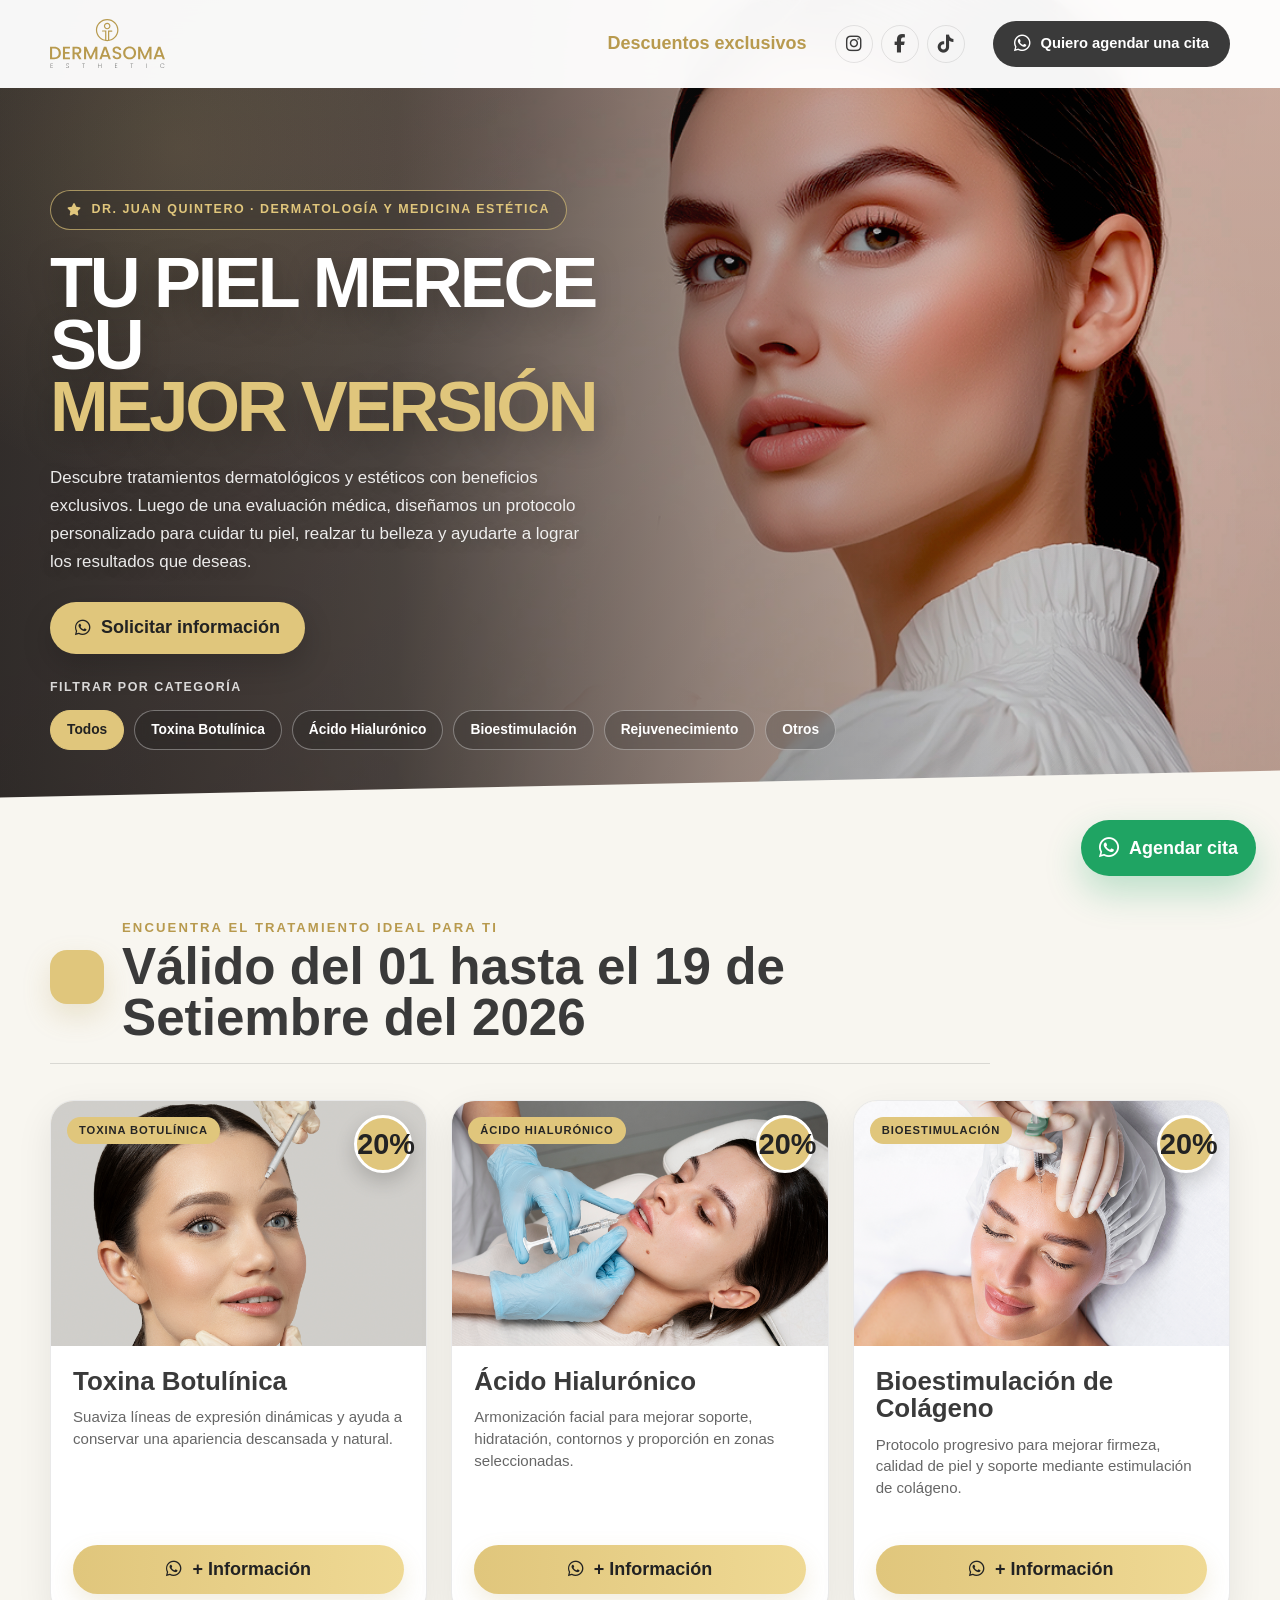
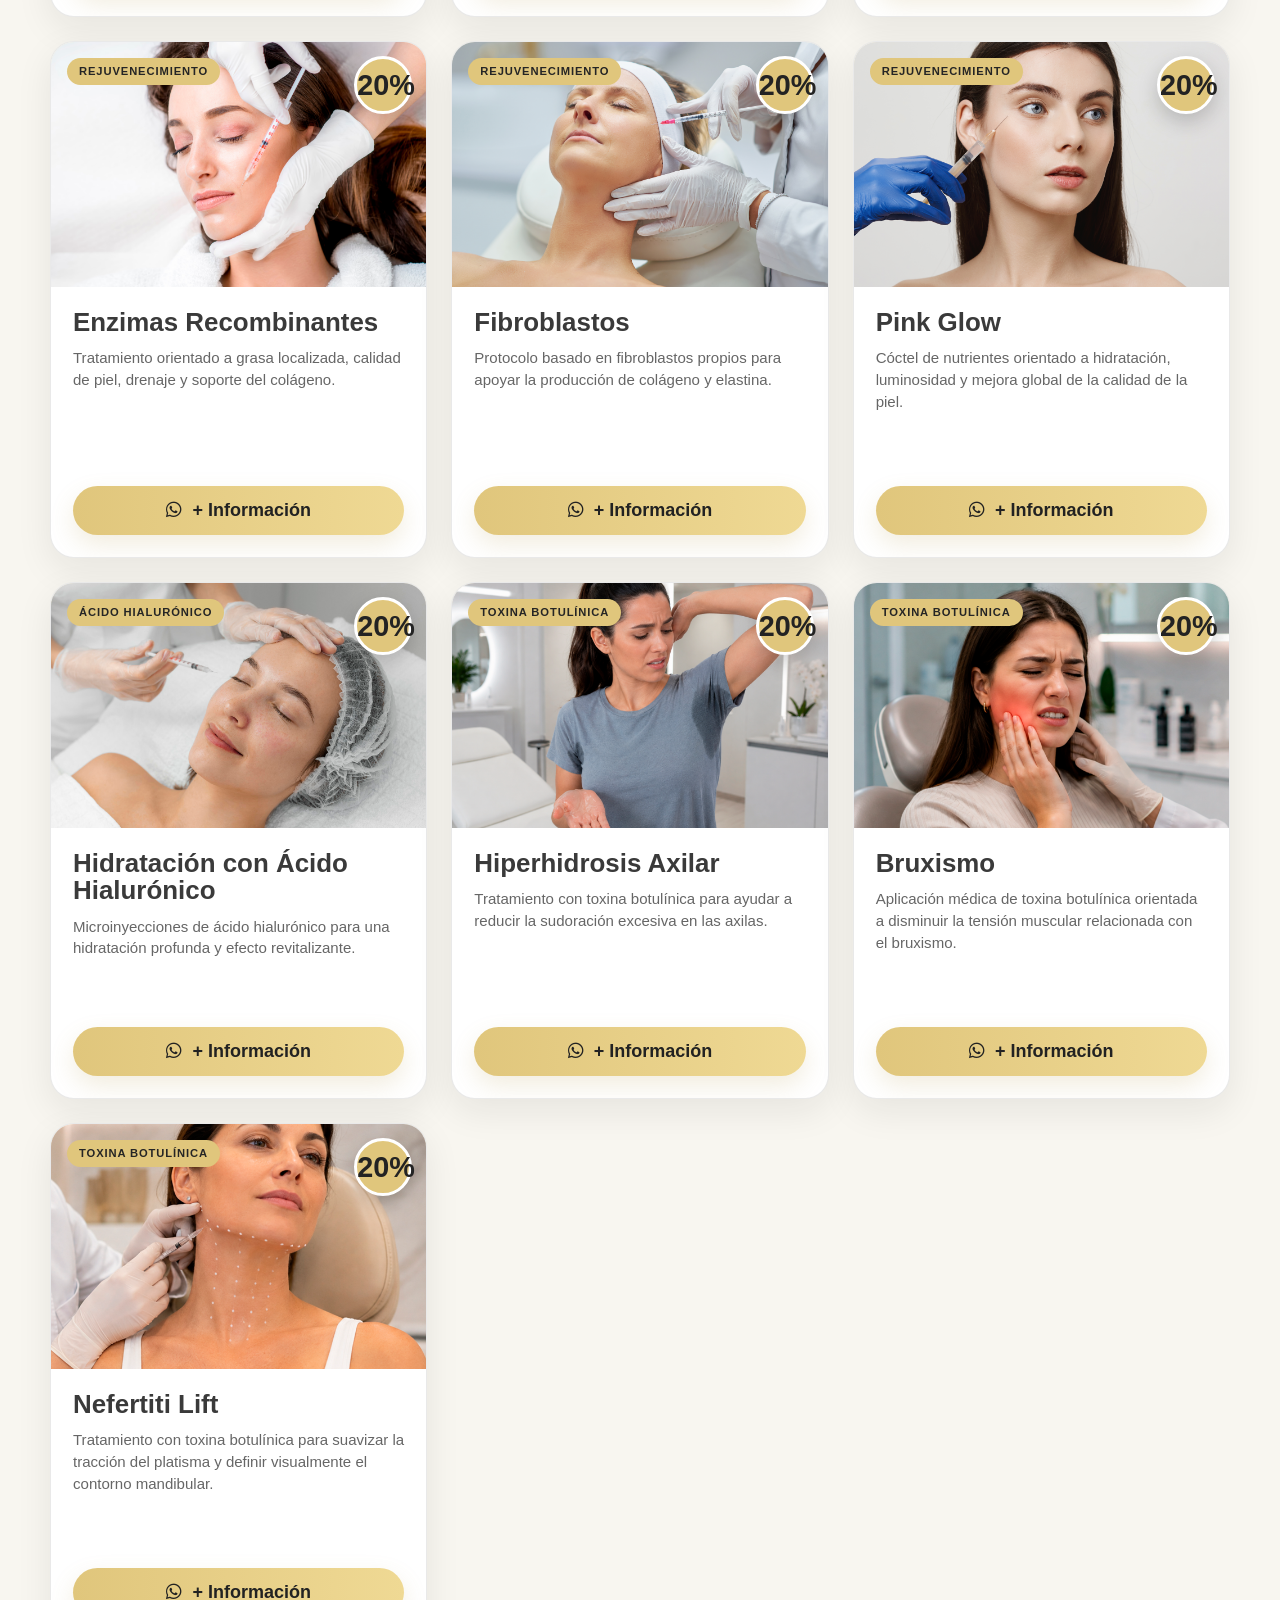
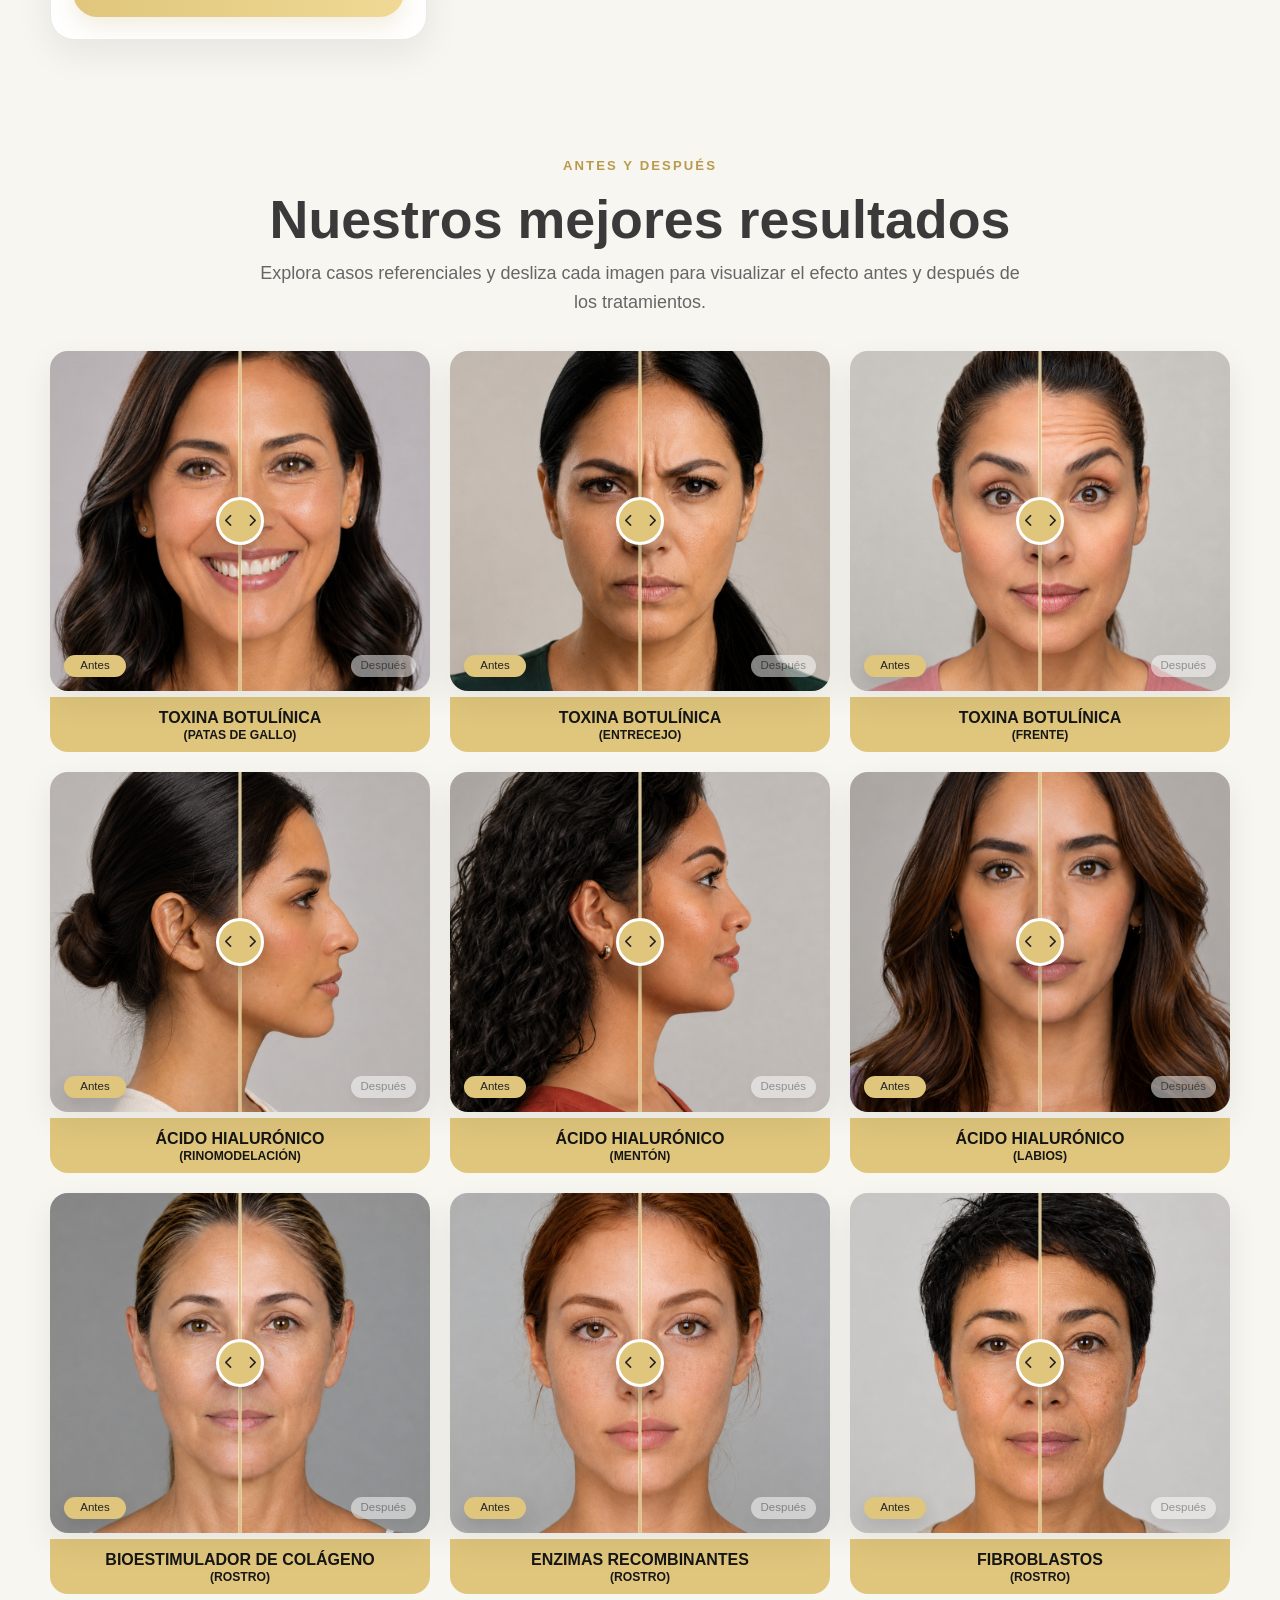
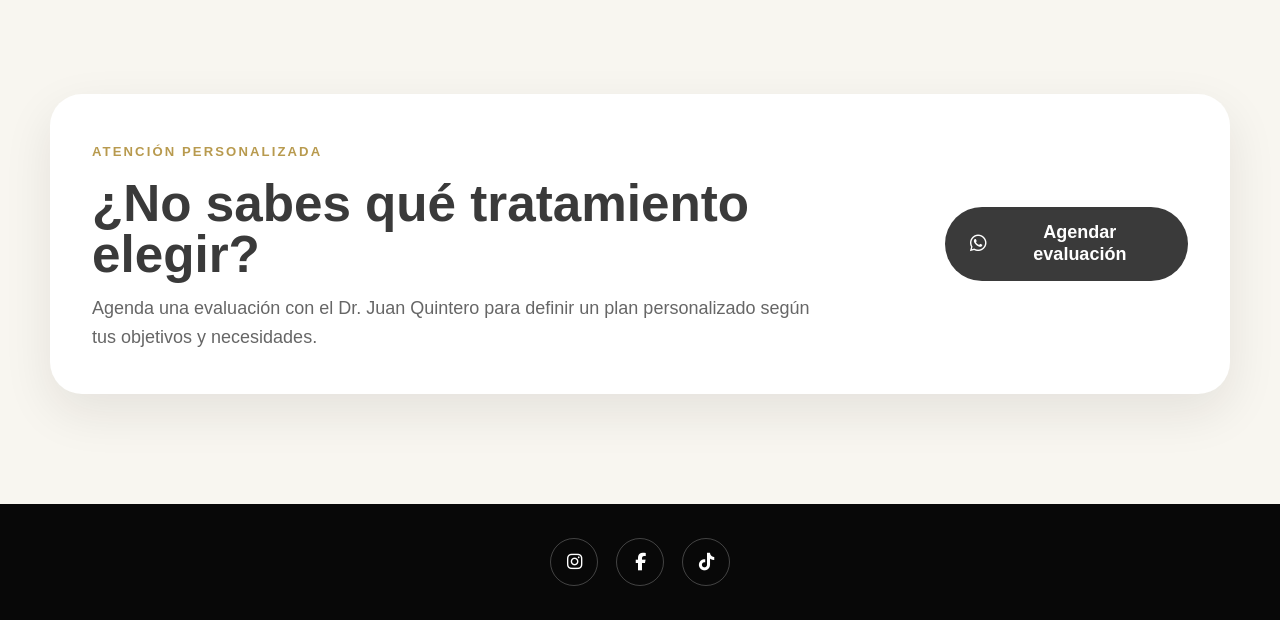
==== commit c157183b: "Update index.html" ====
--- a/index.html
+++ b/index.html
@@ -110,8 +110,8 @@
             <i class="fa-solid fa-sparkles" aria-hidden="true"></i>
           </span>
           <div>
-            <span class="eyebrow">Tratamientos seleccionados</span>
-            <h2 id="catalog-title">Encuentra el tratamiento ideal para ti</h2>
+            <span class="eyebrow">Encuentra el tratamiento ideal para ti</span>
+            <h2 id="catalog-title">Válido del 01 hasta el 19 de Setiembre del 2026</h2>
           </div>
         </div>
 
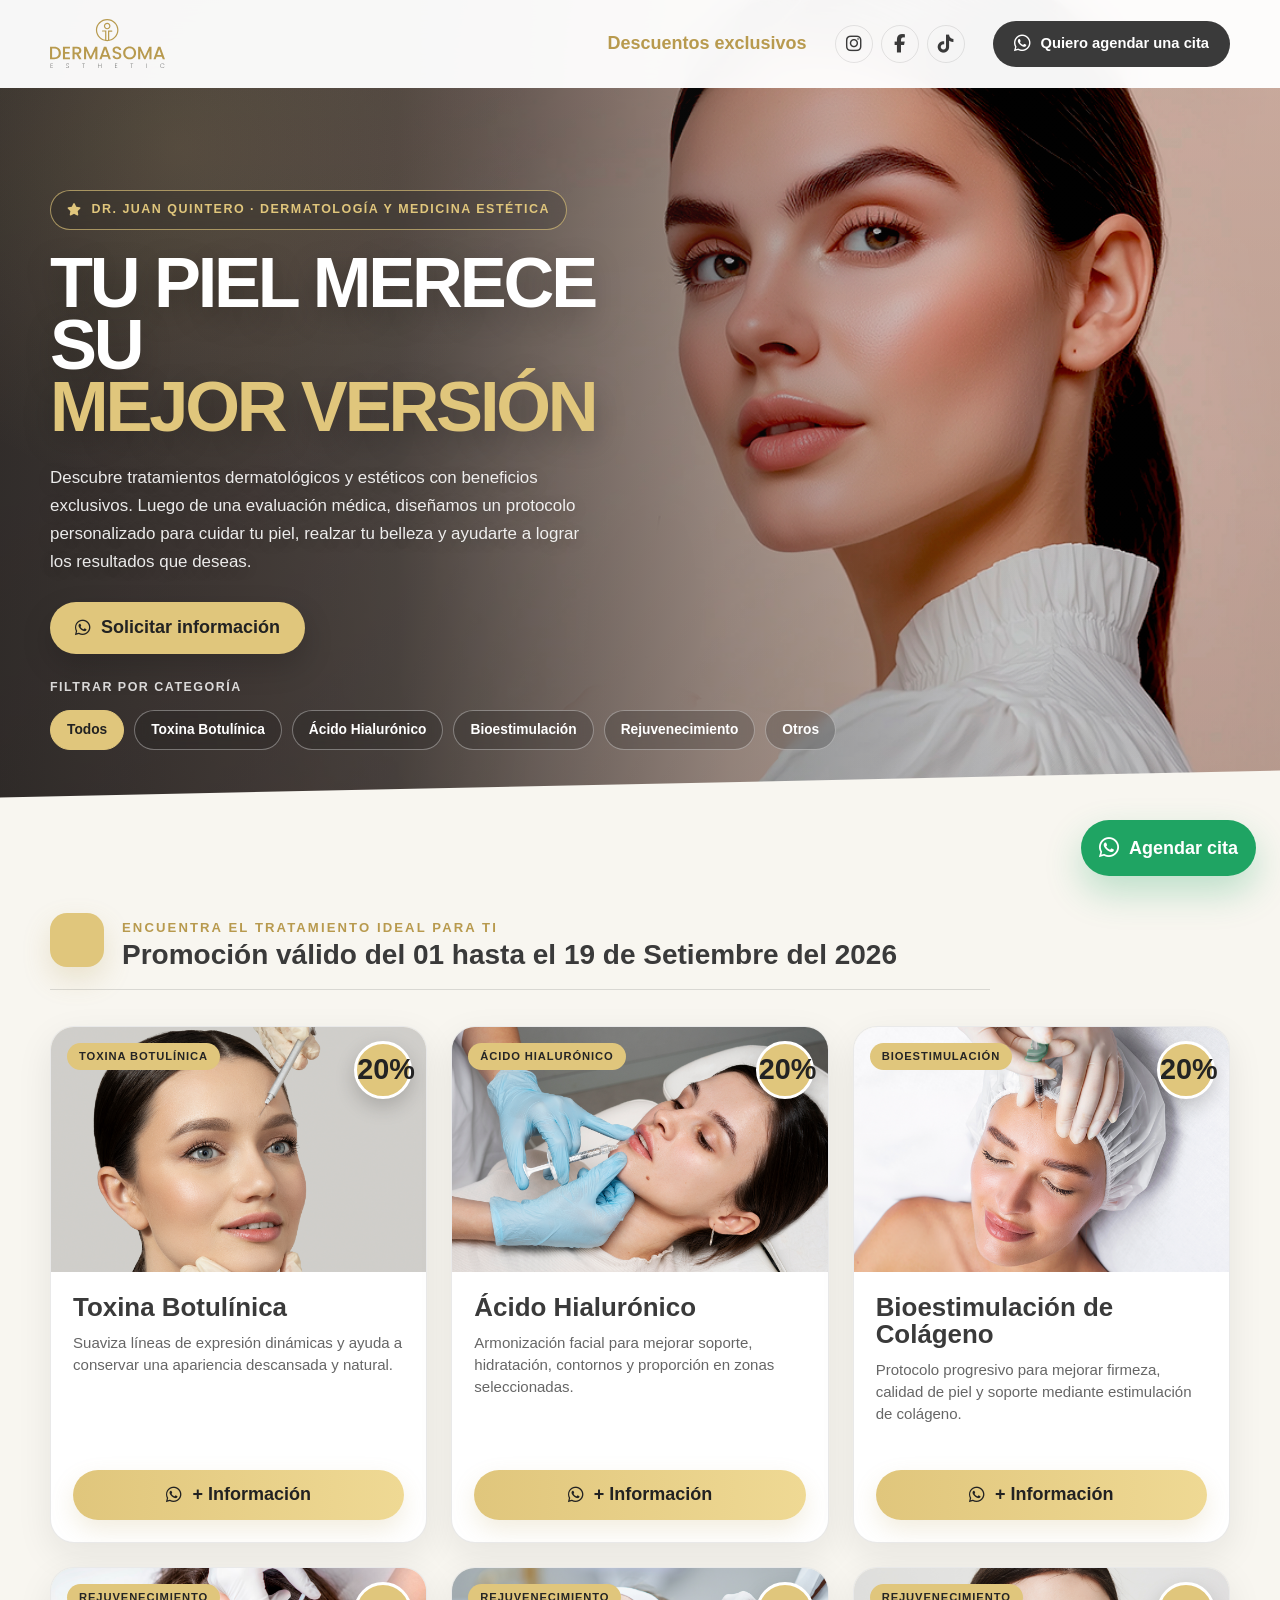
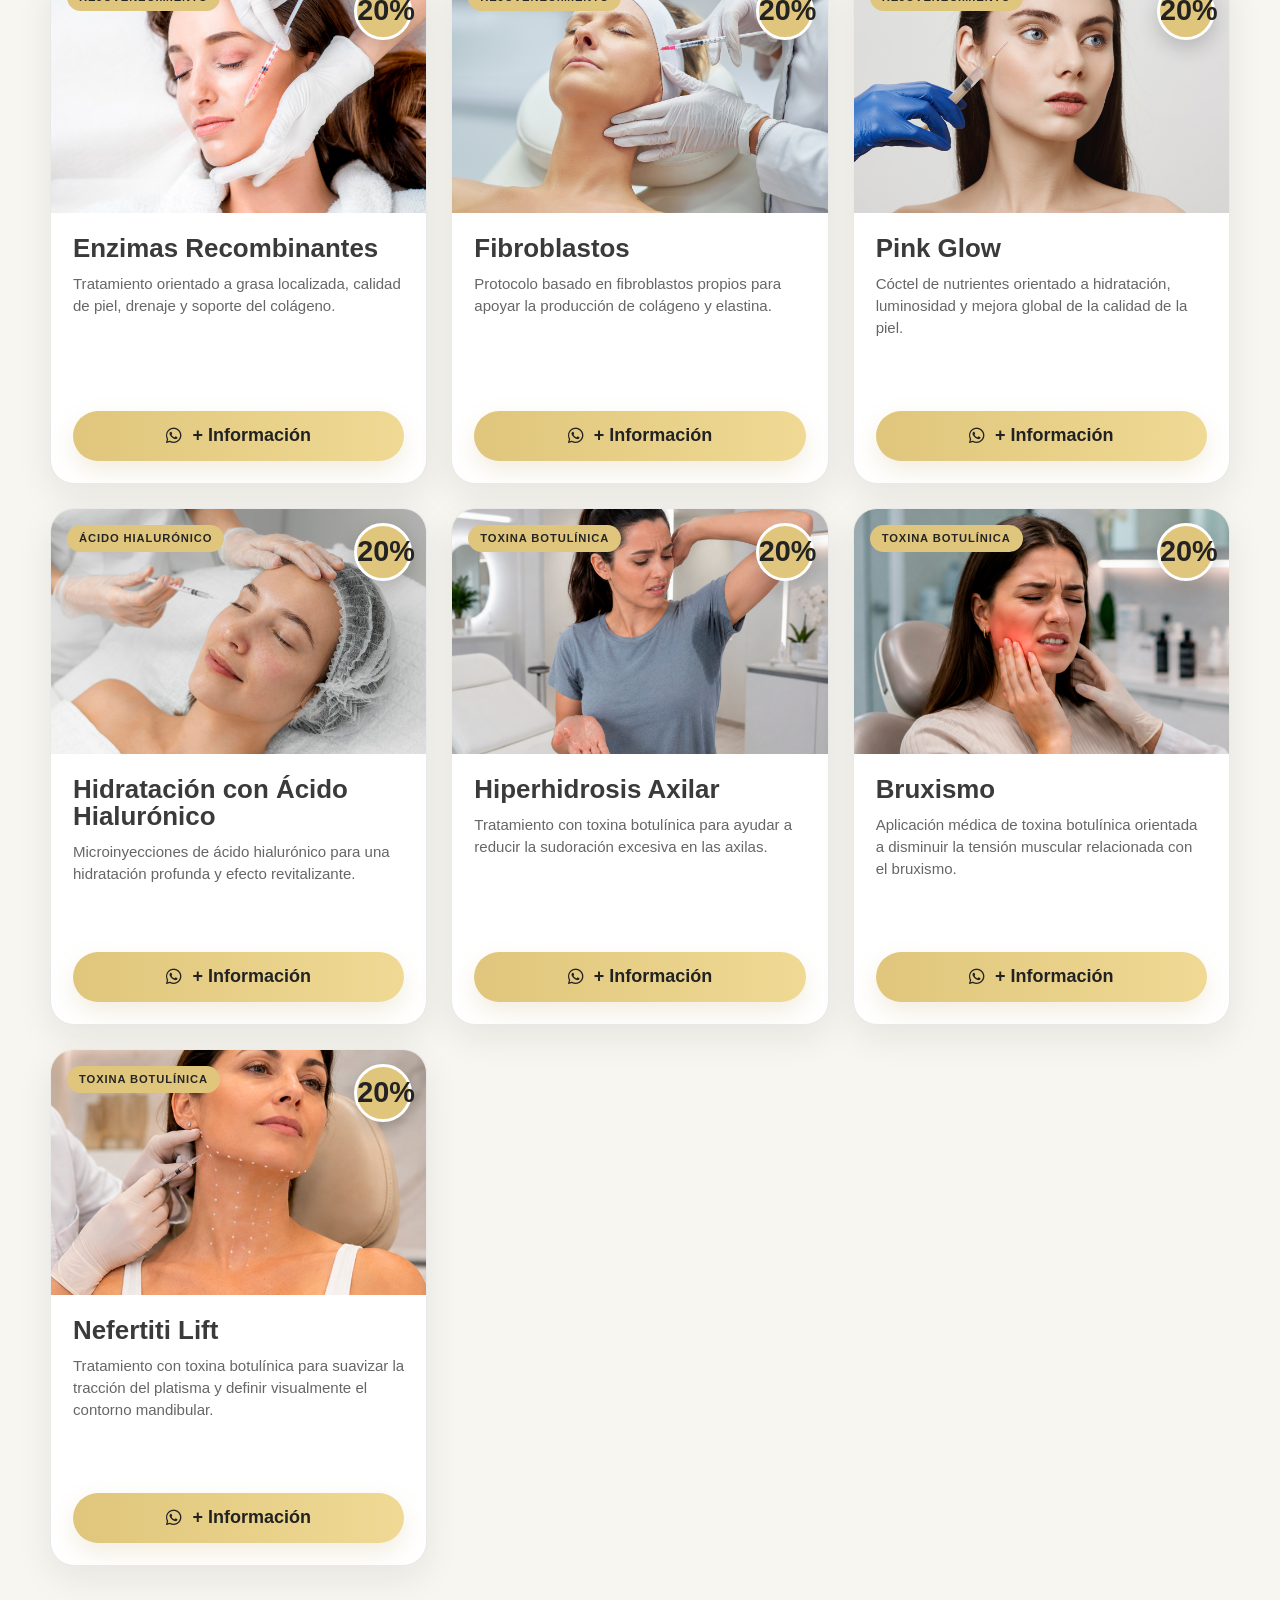
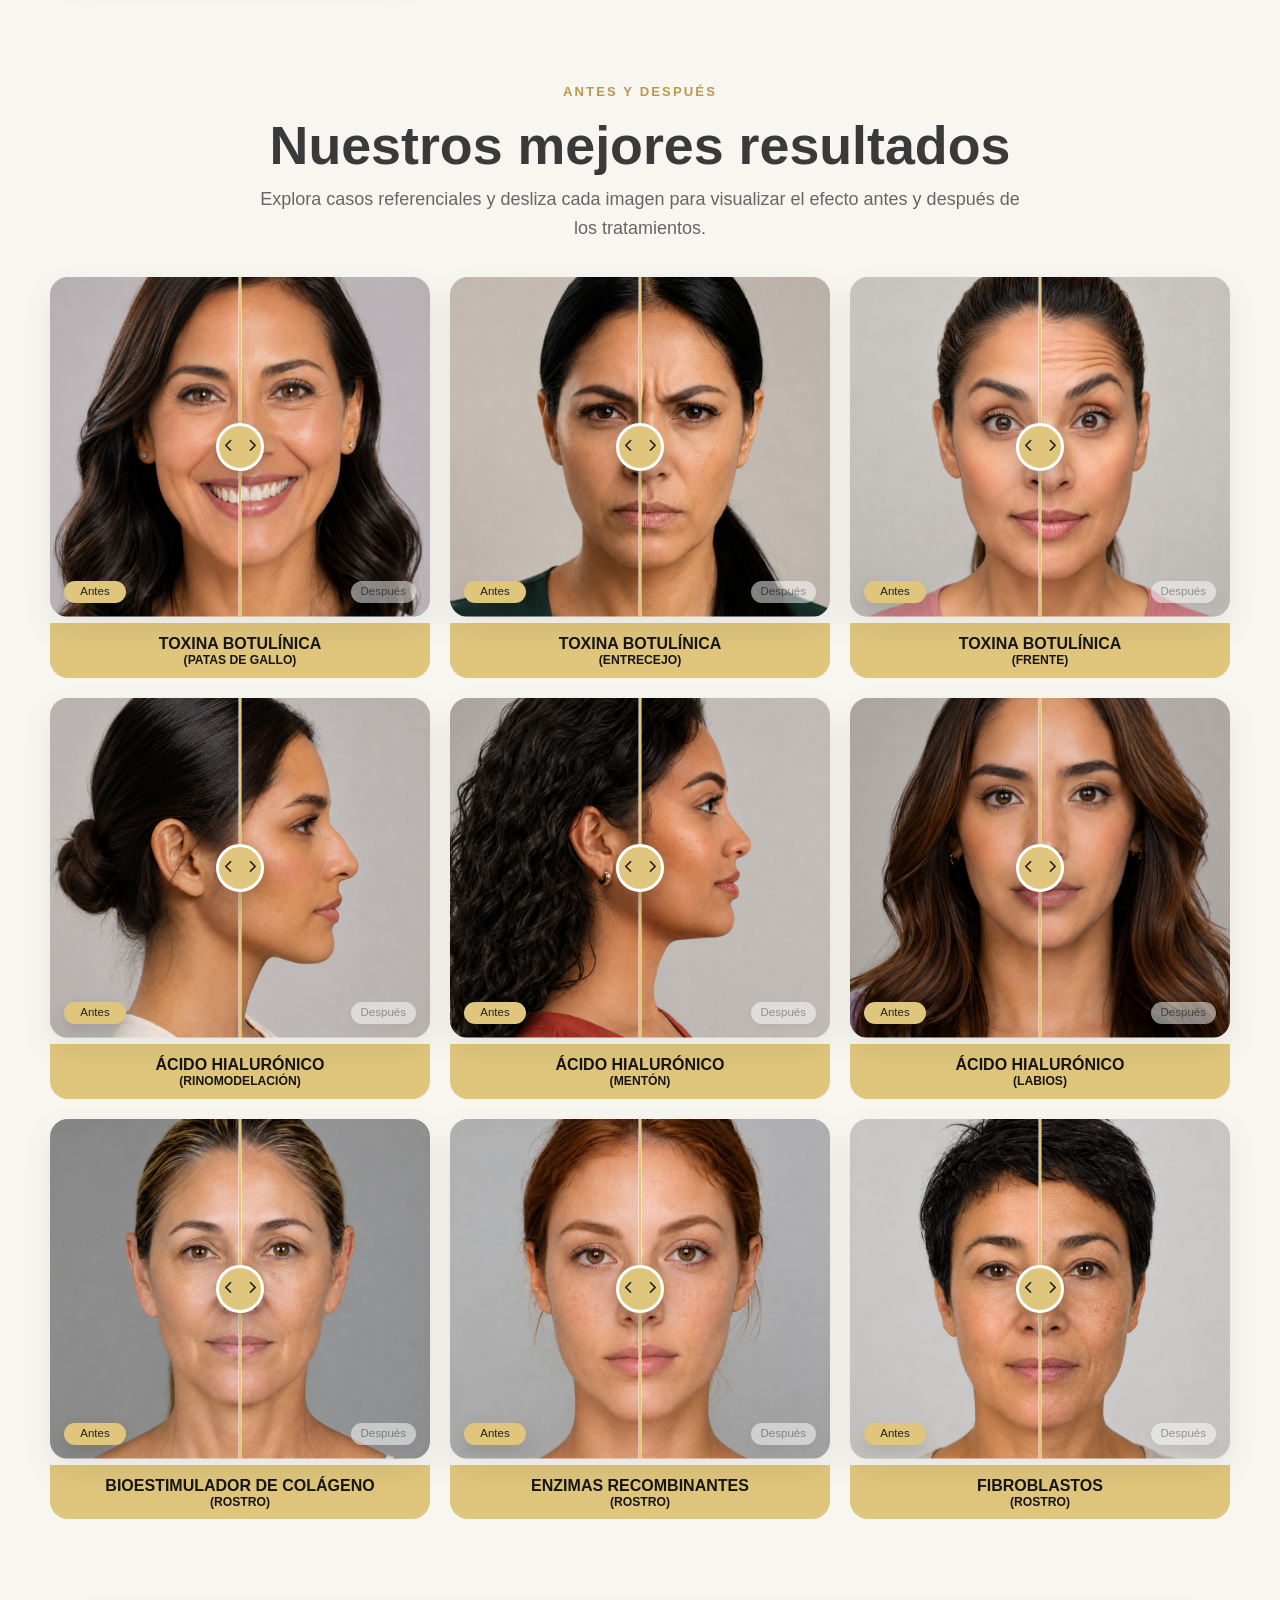
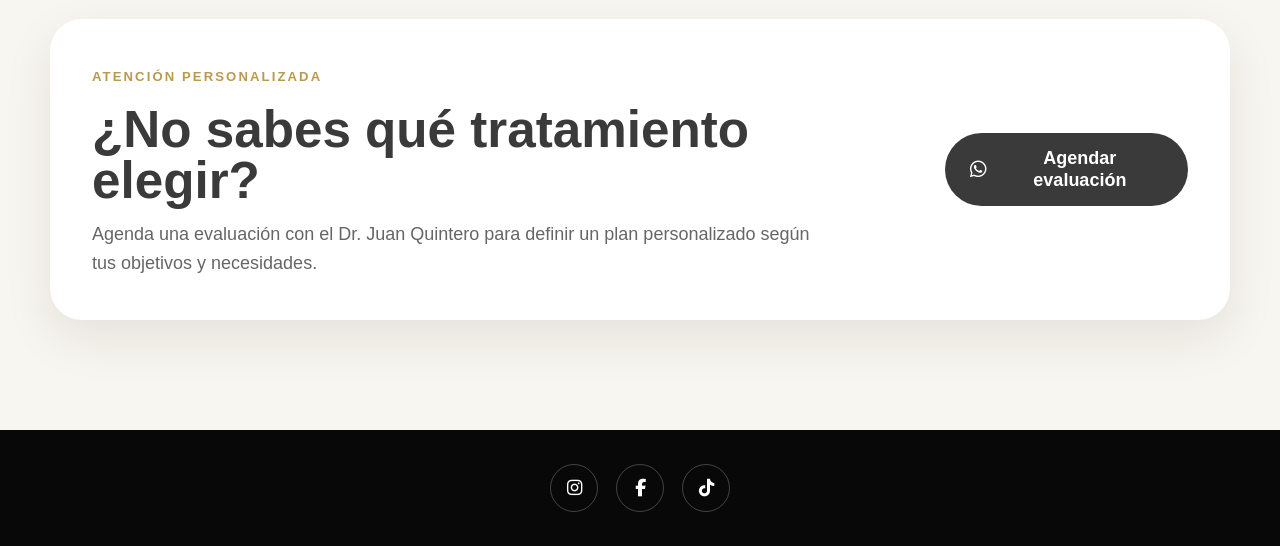
==== commit 8adbeaa0: "Update catalog title to include 'Promoción'" ====
--- a/index.html
+++ b/index.html
@@ -111,7 +111,7 @@
           </span>
           <div>
             <span class="eyebrow">Encuentra el tratamiento ideal para ti</span>
-            <h2 id="catalog-title">Válido del 01 hasta el 19 de Setiembre del 2026</h2>
+            <h2 id="catalog-title">Promoción válido del 01 hasta el 19 de Setiembre del 2026</h2>
           </div>
         </div>
 
--- a/css/precios.css
+++ b/css/precios.css
@@ -235,7 +235,7 @@
 
 .price-section-heading h2 {
   color: var(--charcoal);
-  font-size: clamp(2rem, 4vw, 3.35rem);
+  font-size: 28px;
   line-height: 1;
 }
 
